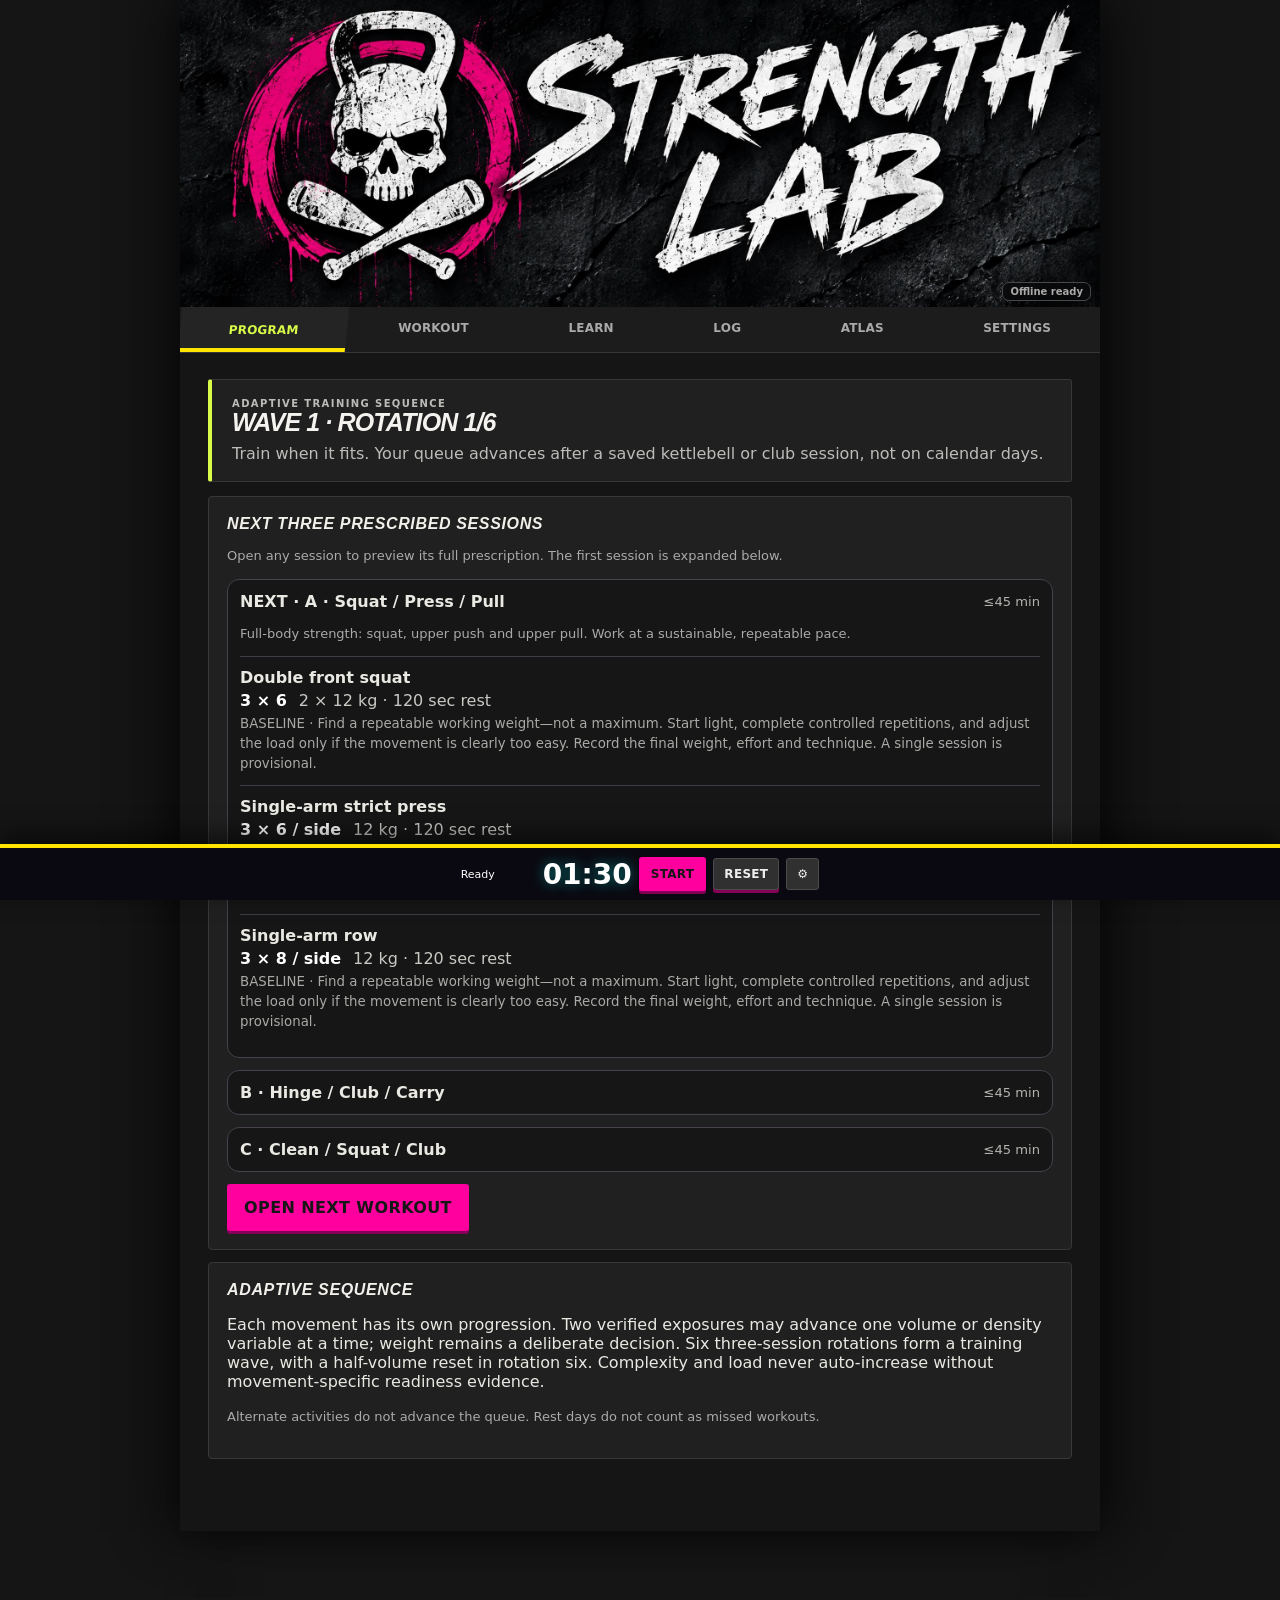
==== index.html @ 4cb58d8a "Add files via upload" ====
<!doctype html>
<html lang="en"><head><meta charset="utf-8"><meta name="viewport" content="width=device-width,initial-scale=1,viewport-fit=cover"><meta name="theme-color" content="#101013"><meta name="description" content="Offline-first kettlebell and club training log"><link rel="manifest" href="manifest.webmanifest?v=32"><link rel="icon" href="icon-192.png"><link rel="apple-touch-icon" href="icon-192.png"><link rel="stylesheet" href="styles.css?v=32"><title>Strength Lab V32</title></head>
<body><div id="app"><header class="top"><div class="brand"><div class="brandmark" aria-hidden="true">SL<span class="brand-slash">/</span></div><div><h1 id="page-heading">Strength<br>Lab</h1><small id="page-tagline">TRAIN FOR THE LONG RUN</small></div></div><span class="offline" id="network">Offline ready</span></header><nav class="tabs" aria-label="Main navigation"><button class="tab" data-view="plan">Program</button><button class="tab selected" data-view="train">Workout</button><button class="tab" data-view="hub">Learn</button><button class="tab" data-view="history">Log</button><button class="tab" data-view="library">Atlas</button><button class="tab" data-view="settings">Settings</button></nav><main id="view" aria-live="polite"></main></div><dialog id="dialog"><form method="dialog" id="dialog-content"></form></dialog><script src="app.js?v=32" defer></script></body></html>
---- styles.css ----
:root{font-family:system-ui,-apple-system,Segoe UI,Roboto,sans-serif;color:#20312a;background:#f5f6f2;font-synthesis:none}*{box-sizing:border-box}body{margin:0;padding-bottom:env(safe-area-inset-bottom)}button,input,textarea,select{font:inherit}button{cursor:pointer}button:disabled{opacity:.45;cursor:not-allowed}#app{max-width:760px;margin:auto}.top{background:#18392e;color:#fff;padding:calc(18px + env(safe-area-inset-top)) 20px 18px;display:flex;justify-content:space-between;align-items:center;gap:10px}.brand{display:flex;align-items:center;gap:12px}.brandmark{background:#bce6c5;color:#18392e;padding:12px;border-radius:14px;font-weight:900}.top h1{font-size:21px;margin:0}.top small{color:#c6d9ce}.offline{font-size:11px;border:1px solid #648a77;border-radius:100px;padding:5px 8px;white-space:nowrap}.tabs{display:flex;position:sticky;top:0;z-index:5;background:#fff;box-shadow:0 1px 8px #15281f11}.tab{flex:1;border:0;background:transparent;padding:15px 8px;font-weight:700;color:#66746a}.tab.selected{color:#196044;border-bottom:3px solid #196044}main{padding:18px 14px 35px}.eyebrow{font-size:12px;font-weight:800;text-transform:uppercase;letter-spacing:.08em;color:#547865;margin:0 0 6px}.hero{background:#e4eee6;border-radius:18px;padding:19px;margin:0 0 14px}.hero h2{font-size:24px;margin:0 0 8px}.muted{color:#68786c;font-size:13px;line-height:1.5}.hero p{margin:0;color:#486151}.card{background:#fff;border:1px solid #e3e9e3;border-radius:17px;padding:17px;margin:12px 0;box-shadow:0 2px 8px #0e261009}.card h2,.card h3{margin:0 0 9px}.card h2{font-size:20px}.card h3{font-size:16px}.row{display:flex;align-items:center;justify-content:space-between;gap:10px}.wrap{flex-wrap:wrap}.segmented{display:flex;gap:6px;margin:14px 0;overflow-x:auto;padding-bottom:4px}.segmented button,.day{border:1px solid #d9e3dc;background:white;border-radius:12px;padding:11px;min-width:62px;font-weight:750;color:#325442}.segmented .selected,.day.selected{background:#1e5a43;color:white;border-color:#1e5a43}.days{display:grid;grid-template-columns:repeat(5,minmax(0,1fr));gap:6px}.day{padding:10px 3px;min-width:0;font-size:12px}.day span{display:block;margin-top:4px;font-size:10px;font-weight:500;opacity:.85}.pill{font-size:11px;font-weight:750;display:inline-block;color:#1e5a43;background:#e5f2e9;border-radius:100px;padding:5px 9px}.button{border:0;border-radius:11px;padding:12px 15px;background:#1d5f43;color:white;font-weight:750}.button.secondary{background:#e8eee9;color:#285540}.button.outline{border:1px solid #b5cbc0;background:#fff;color:#21563d}.button.danger{background:#fff0ed;color:#9b3c2c}.button.block{width:100%}.stack{display:grid;gap:9px}.exercise{border:1px solid #e1e9e2;border-radius:13px;padding:13px;margin:12px 0}.exercise h3{font-size:16px;margin:0}.exercise p{font-size:13px;line-height:1.5;margin:7px 0}.exercise header{display:flex;justify-content:space-between;align-items:baseline;gap:12px}.exercise .target{font-size:12px;color:#507262;font-weight:750}.log-grid{display:grid;grid-template-columns:1.15fr 1fr 1fr;gap:8px;margin-top:13px}.log-grid label,.field label{display:grid;gap:4px;font-size:12px;font-weight:700;color:#55695a}.log-grid input,.field input,.field textarea,.field select{width:100%;min-width:0;border:1px solid #cfdcd1;border-radius:9px;padding:9px;background:#fff;color:#20312a}.field{margin:12px 0}.field textarea{min-height:75px;resize:vertical}.status{font-size:12px;color:#4b7357}.empty{text-align:center;padding:24px;color:#607267}.metric{display:flex;justify-content:space-between;padding:10px 0;border-bottom:1px solid #e6eae5;font-size:14px}.metric:last-child{border:0}.session{border-left:4px solid #6c9d80}.session .meta{color:#667469;font-size:12px}.exercise-summary{padding:6px 0;border-top:1px solid #edf1eb;font-size:13px}.note{background:#f0f4ef;padding:12px;border-radius:11px;font-size:13px;line-height:1.5}.warning{background:#fff7df;padding:12px;border-radius:11px;font-size:13px;color:#6c572c}.flexbuttons{display:flex;gap:8px;flex-wrap:wrap}dialog{max-width:500px;width:calc(100% - 30px);border:0;border-radius:18px;padding:0;box-shadow:0 20px 100px #112d2080}dialog::backdrop{background:#0b271b7a}#dialog-content{padding:24px}#dialog-content h2{margin-top:0}small{line-height:1.4}a{color:#126a49}.timer{font-size:33px;font-weight:800;font-variant-numeric:tabular-nums;text-align:center;padding:12px}@media(min-width:650px){main{padding:24px}.days{gap:10px}.day{font-size:14px;padding:14px}}@media(prefers-reduced-motion:no-preference){button{transition:background .15s,transform .15s}button:active{transform:scale(.98)}}

.simple-log{display:grid;grid-template-columns:2fr 1fr;gap:12px;margin-top:14px;align-items:end}.simple-log label{display:grid;gap:5px;font-size:13px;font-weight:700}.simple-log input,.partial input{width:100%;min-width:0;border:1px solid #cfdcd1;border-radius:9px;padding:11px;font-size:19px}.prescribed{display:grid;gap:2px;background:#edf4ee;border-radius:10px;padding:9px;text-align:center}.prescribed span,.prescribed small{font-size:11px;color:#607267}.prescribed strong{font-size:23px}.result-row{display:flex;align-items:center;justify-content:space-between;gap:12px;margin-top:12px;flex-wrap:wrap}.check-label{display:flex;align-items:center;gap:9px;font-weight:700;font-size:14px}.check-label input{width:21px;height:21px;accent-color:#1d5f43}.partial{font-size:12px;max-width:145px}.partial input{font-size:15px;padding:7px}.capacity{font-size:12px;background:#eef4ee;color:#22533a;border-radius:8px;padding:9px;margin-top:12px}.last-weight{font-size:12px!important;color:#526a59}.use-last{border:0;background:#e5f2e9;color:#175d40;border-radius:8px;padding:5px 9px;font-size:12px;font-weight:700}

/* V4: keep partial results stacked and visible on narrow phones */
.result-row{display:grid;grid-template-columns:1fr 1fr;align-items:start;gap:10px}
.result-row .check-label{grid-column:1/-1}
.result-row .partial{display:grid;gap:5px;max-width:none;min-width:0}
.result-row .partial input{width:100%;font-size:18px;padding:10px}
@media(max-width:360px){.result-row{grid-template-columns:1fr}}

/* V5 */
.rx-grid{display:grid;grid-template-columns:repeat(4,minmax(0,1fr));gap:5px;margin:12px 0}.rx-grid span{background:#edf4ef;border-radius:9px;padding:9px 4px;text-align:center;min-width:0}.rx-grid small{display:block;font-size:10px;color:#63796c}.rx-grid strong{display:block;font-size:12px;overflow-wrap:anywhere}.setup-cue{background:#e9f1e9;border-left:4px solid #225e47;padding:11px;margin:10px 0;font-size:13px;line-height:1.55}.tech-guide{border:1px solid #d6e3d8;border-radius:11px;padding:10px;margin:9px 0}.tech-guide summary{font-weight:700;cursor:pointer}.tech-guide p{line-height:1.5}.tech-image{width:100%;height:auto;border-radius:10px;margin-top:10px}.video-slot iframe{width:100%;aspect-ratio:16/9;border:0;border-radius:10px}.assessment-load{font-size:36px;font-weight:800;color:#1d5f43;margin:14px 0}.weight-setting{display:flex;align-items:center;justify-content:space-between;gap:10px;padding:10px 0;border-bottom:1px solid #e5eee5;font-size:13px}.weight-setting span{white-space:nowrap}.weight-setting input{width:72px;padding:8px;border:1px solid #b8cebe;border-radius:8px}.segmented button{flex-shrink:0}

/* V6 fixed timer and technique */
body.has-clock{padding-bottom:calc(95px + env(safe-area-inset-bottom))} .clock-dock{position:fixed;z-index:20;bottom:0;left:0;right:0;background:#18392e;color:white;padding:9px max(10px,env(safe-area-inset-left)) calc(9px + env(safe-area-inset-bottom));box-shadow:0 -5px 24px #0004}.clock-main{display:flex;gap:7px;align-items:center;justify-content:center;flex-wrap:wrap}.clock-main #clock-label{font-size:11px;min-width:75px;max-width:110px}.clock-main #timer-display{font-size:28px;font-weight:900;font-variant-numeric:tabular-nums}.clock-main .button{padding:8px 10px;font-size:12px}.clock-warning{background:#713e24}#clock-settings{max-width:760px;margin:8px auto 0;max-height:40vh;overflow:auto;display:grid;grid-template-columns:repeat(2,minmax(0,1fr));gap:9px;background:#f5f6f2;color:#18392e;padding:12px;border-radius:12px}#clock-settings[hidden]{display:none}#clock-settings label{font-size:12px;font-weight:700}#clock-settings input:not([type=checkbox]),#clock-settings select{width:100%;padding:7px;border:1px solid #b8cebe;border-radius:8px}#clock-settings p{grid-column:1/-1;margin:0}.assessment-inputs{display:grid;grid-template-columns:1fr 1fr;gap:10px;margin:12px 0}.assessment-inputs label{font-size:12px;font-weight:700}.assessment-inputs input,.assessment-inputs select,.field select{display:block;width:100%;padding:9px;border:1px solid #b8cebe;border-radius:8px}.setup-cue,.movement-cue{background:#edf4ee;border-radius:10px;padding:10px 12px;margin:8px 0;font-size:13px;line-height:1.5}.movement-cue{background:#f6f7f2}.tech-image{max-width:100%;overflow:hidden}.tech-image svg{width:100%;height:auto;display:block}#clock-work-wrap[hidden],#clock-minute-wrap[hidden],#clock-rounds-wrap[hidden]{display:none}@media(max-width:390px){.clock-main #clock-label{min-width:45px;font-size:10px}.clock-main #timer-display{font-size:23px}.clock-main .button{padding:7px 8px}}

/* V7: one clean editable prescription strip */
.editable-rx{display:grid;grid-template-columns:repeat(4,minmax(0,1fr));gap:6px;margin:12px 0 5px}.editable-rx label{display:flex;flex-direction:column;gap:3px;background:#e6f2e8;border:1px solid #c9e2d0;border-radius:11px;padding:8px 5px;font-size:12px;font-weight:750;min-width:0}.editable-rx label small{font-size:9px;color:#607d68;min-height:12px}.editable-rx input,.editable-rx select{width:100%;min-width:0;background:#fff;border:1px solid #b8d2c0;border-radius:7px;padding:8px 3px;font-size:17px;font-weight:750;color:#1d5f43;text-align:center}.steps{padding-left:22px;font-size:13px;line-height:1.6}.steps li{margin:8px 0}.capacity{margin-top:6px;margin-bottom:10px;font-size:14px;font-weight:750}@media(max-width:390px){.editable-rx{gap:4px}.editable-rx label{padding:6px 3px}.editable-rx input,.editable-rx select{font-size:15px}}

.editable-rx .no-weight{background:#f5f7f5;border:1px solid #d6ded7;border-radius:7px;text-align:center;padding:8px 3px;font-size:17px;color:#607d68;font-weight:750}

/* V9 preparation and activity substitution */
.routine{background:#f4f7f1;border:1px solid #dce8dc;border-radius:13px;padding:13px;margin:16px 0}.routine h3{margin:0 0 5px}.routine ol{margin:10px 0 0;padding-left:22px}.routine li{margin:0 0 11px;font-size:13px;line-height:1.5}.routine li span{display:inline-block;margin-left:5px;color:#236345;font-weight:750}.routine li div{color:#52695a}.replace-workout{margin:8px 0}.activity-card{background:#f8faf6}.activity-fields{display:grid;grid-template-columns:1fr 1fr;gap:10px}.activity-fields label{font-size:12px;font-weight:750}.activity-fields input,.activity-fields select{width:100%;padding:10px;border:1px solid #b8cebe;border-radius:9px}.activity-card .button{margin:5px 6px 5px 0}

/* V10: original neon grunge-inspired look, compact phone navigation */
:root{color:#f6f6f7;background:#101013}
body{background:#101013;color:#f6f6f7}
.top{background:linear-gradient(100deg,#ff0a91 0%,#fcbe00 22%,#16dd9e 48%,#05cad3 70%,#19131c 100%);color:#fff;border-bottom:6px solid #080809}
.brandmark{padding:0;background:#080809;border-radius:13px;overflow:hidden;width:60px;height:60px;flex-shrink:0}
.brandmark img{display:block;width:100%;height:100%;object-fit:cover}
.top h1{font-weight:1000;font-style:italic;text-transform:uppercase;text-shadow:2px 3px #080809;font-size:23px}
.top small{color:#fff;text-shadow:1px 1px #080809;font-weight:700}
.offline{background:#111c;border-color:#fff8;color:white}
.tabs{background:#101013;border-bottom:1px solid #333;gap:0}
.tab{color:#c8c8cb;font-size:12px;padding:14px 4px;min-width:0}
.tab.selected{color:#ffe600;border-bottom:3px solid #ffe600;background:#29251b}
.hero{background:linear-gradient(130deg,#22232a,#111114);border:1px solid #393944;border-top:4px solid #ff0098;color:#fff}
.hero p,.hero .eyebrow{color:#ddd}
.hero h2{color:#fff;font-weight:900}
.card,.exercise{background:#191a1f;color:#f3f3f5;border-color:#34353e;box-shadow:none}
.card h2,.card h3,.exercise h3,.routine h3{color:#fff}
.muted,.exercise p,.weight-setting,.exercise .target{color:#c5c6ce}
.segmented button,.day{background:#22232a;color:#fff;border-color:#444550}
.segmented .selected,.day.selected{background:#ffe500;color:#111;border-color:#ffe500}
.button{background:#ff0098;color:white}
.button.secondary{background:#22252e;color:#fff;border:1px solid #12d8d3}
.button.outline{background:#17171c;color:#fff;border-color:#888}
.eyebrow{color:#04d7d0}
.routine,.note{background:#22232a;border-color:#393944;color:#f4f4f6}
.routine li div,.routine li span,.capacity,.status{color:#c9ffec}
.setup-cue{background:#202a2a;color:#fff;border-left-color:#00dbd2}
.movement-cue{background:#29252b;color:#fff}
.tech-guide{border-color:#444550;color:#fff}
.capacity{background:#173e38}
.editable-rx label{background:#17382e;border-color:#26745d;color:#fff}
.editable-rx label small{color:#c4f3db}
.editable-rx input,.editable-rx select,.field input,.field select,.field textarea,.weight-setting input,.assessment-inputs input,.assessment-inputs select{background:#101114;color:#fff;border-color:#555}
.clock-dock{background:#09090d;border-top:3px solid #ff0098}
#clock-settings{background:#22232a;color:#fff}
#clock-settings input:not([type=checkbox]),#clock-settings select{background:#111;color:#fff}
.assessment-load{color:#ffe600}
.pill{background:#16443e;color:#6cf9eb}
.hub-tabs{display:grid;grid-template-columns:1fr 1fr;gap:8px;margin:12px 0}
.hub-tabs button,.filter-button{background:#24252c;color:#fff;border:1px solid #555;border-radius:10px;padding:11px 8px;font-weight:800}
.hub-tabs .selected,.filter-button.selected{background:#ffe500;color:#101013;border-color:#ffe500}
.filter-row{display:flex;gap:5px;overflow-x:auto;margin:12px 0;padding-bottom:5px}
.filter-button{font-size:11px;padding:8px;white-space:nowrap}
.letter{background:#2b2d32;padding:6px 10px;margin:14px 0 0!important;border-left:4px solid #ff0098}
.movement-entry{border-bottom:1px solid #42434a;padding:11px 2px}
.movement-entry>summary{display:flex;justify-content:space-between;gap:8px;cursor:pointer;font-weight:700}
.movement-entry>summary small{color:#11d8d3;font-weight:700;white-space:nowrap}
.movement-entry .tech-guide{margin:8px 0}
@media(max-width:380px){.top{padding-left:10px;padding-right:10px}.brandmark{width:48px;height:48px}.top h1{font-size:19px}.offline{font-size:9px}.tab{font-size:11px}}

/* V11 — neon punk identity, original kettlebell skull / crossed clubs */
:root{--ink:#0a0910;--panel:#181720;--magenta:#ff009e;--aqua:#00e5dc;--yellow:#ffe600}
body{background:radial-gradient(ellipse 90% 340px at 50% -80px,#3b1638 0%,#0d0c14 75%);color:#f7f6fb}
.top{position:relative;isolation:isolate;overflow:hidden;background:#100d18;padding-top:calc(18px + env(safe-area-inset-top));padding-bottom:20px;border-bottom:5px solid var(--yellow)}
.top:before{content:"";position:absolute;inset:0;z-index:-1;background:
 radial-gradient(circle at 8% 12%,#ff009e 0 5px,transparent 6px),
 radial-gradient(circle at 18% 83%,#ffe500 0 7px,transparent 8px),
 radial-gradient(circle at 75% 8%,#00e5dc 0 4px,transparent 5px),
 linear-gradient(111deg,#fd009a 0 12%,#fd009a00 29%),
 linear-gradient(157deg,transparent 28%,#ffe500 29% 32%,transparent 34%),
 linear-gradient(155deg,transparent 56%,#00e5dc 57% 64%,transparent 68%);opacity:.95}
.top:after{content:"";position:absolute;bottom:0;left:0;width:100%;height:14px;background:repeating-linear-gradient(90deg,#ff009e 0 24px,#0a0910 24px 35px,#00e5dc 35px 59px,#ffe500 59px 67px);clip-path:polygon(0 0,100% 0,100% 38%,97% 100%,94% 42%,89% 76%,80% 25%,74% 100%,68% 30%,60% 86%,53% 32%,47% 95%,40% 38%,31% 86%,23% 24%,16% 100%,9% 40%,3% 90%,0 30%)}
.brand{gap:12px;min-width:0}
.brandmark{width:78px;height:78px;border:2px solid #ffe600;border-radius:18px;box-shadow:0 0 0 3px #0b0911,0 0 23px #ff009e88;transform:rotate(-5deg)}
.brandmark img{width:100%;height:100%;object-fit:contain}
.top h1{font-family:Impact,'Arial Black',system-ui,sans-serif;font-size:clamp(24px,6vw,39px);letter-spacing:.045em;font-style:italic;line-height:.95;color:#fff;text-shadow:3px 3px #0a0910,-2px -2px #0a0910,5px 6px #ff009e;transform:skew(-4deg)}
.top small{display:block;margin-top:8px;color:#fff;letter-spacing:.06em;text-transform:uppercase;font-size:10px}
.offline{background:#090a10dd;border:1px solid #ffe500;color:#ffe500;font-weight:750}
.tabs{background:#101019;border-bottom:1px solid #3d3a49}
.tab.selected{color:#ffe600;background:#22192b;border-bottom:4px solid #ff009e}
main{background:transparent}
.hero{position:relative;overflow:hidden;background:linear-gradient(120deg,#27192e,#15131d 68%);border:1px solid #423349;border-top:5px solid #00e5dc;box-shadow:inset -8px 0 #ff009e11}
.hero:after{content:"";position:absolute;right:-18px;top:-36px;width:130px;height:130px;border:14px solid #ff009e16;border-radius:50%;transform:rotate(20deg)}
.hero h2{font-family:Impact,'Arial Black',system-ui,sans-serif;letter-spacing:.02em;font-size:clamp(25px,6vw,36px);font-weight:900}
.card{background:linear-gradient(145deg,#1d1b27,#17161e);border:1px solid #393441}
.card>h2,.card>h3{letter-spacing:.015em}
.exercise{background:#13151c;border:1px solid #373845;border-left:3px solid #00e5dc}
.exercise:nth-of-type(3n){border-left-color:#ff009e}
.exercise:nth-of-type(3n + 1){border-left-color:#ffe600}
.button{background:#ff009e;color:white;border:1px solid #ff50bc;box-shadow:0 3px 0 #870058}
.button.secondary{background:#18262b;color:#bafff9;border:1px solid #00e5dc;box-shadow:none}
.segmented .selected,.day.selected,.hub-tabs .selected{background:#ffe600;color:#0c0b13;border-color:#ffe600}
.editable-rx label{background:#133c36;border:1px solid #1d7b6f}
.clock-dock{background:#0a0911;border-top:3px solid #ffe600;box-shadow:0 -8px 26px #0009}
#timer-display{color:#fff;text-shadow:0 0 13px #00e5dc77}
.movement-entry>summary small{color:#00e5dc}
.letter{border-left-color:#ffe600}
@media(max-width:400px){.top{padding-left:12px;padding-right:12px}.brandmark{width:58px;height:58px}.top h1{font-size:clamp(20px,5.5vw,26px)}.offline{font-size:9px;padding:4px 6px}.top small{font-size:9px}}
@media(prefers-reduced-motion:reduce){.brandmark,.top h1{transform:none}}

/* V12: high-impact spray-paint and stencil aesthetic; no changes to workout controls */
:root{--neon-pink:#ff009e;--neon-cyan:#00efe4;--neon-yellow:#ffea00}
.top{min-height:160px;padding:26px 16px 29px!important;background:#09080f!important;border-bottom:0!important;box-shadow:0 5px 0 #f5009e}
.top:before{opacity:1!important;background:
radial-gradient(ellipse at 11% 18%,#ff009e 0 13%,transparent 14%),
radial-gradient(ellipse at 92% 0%,#ff009e 0 7%,transparent 8%),
radial-gradient(ellipse at 77% 5%,#00e8e0 0 12%,transparent 13%),
radial-gradient(ellipse at 35% 0%,#ffe500 0 10%,transparent 11%),
repeating-linear-gradient(104deg,transparent 0 12px,#0000 12px 20px,#ff009e2b 21px 25px,transparent 26px 46px),
linear-gradient(92deg,#f700a6 0%,#ff7800 14%,#f7e600 29%,#00e5a8 48%,#00d1f4 65%,#8705b6 81%,#f700a6 100%)!important;
clip-path:polygon(0 0,100% 0,100% 86%,98% 86%,97% 99%,95% 86%,92% 86%,90% 100%,88% 86%,82% 86%,81% 96%,78% 86%,74% 86%,73% 100%,70% 86%,63% 86%,62% 98%,60% 86%,54% 86%,53% 99%,50% 86%,43% 86%,42% 100%,39% 86%,31% 86%,30% 99%,27% 86%,19% 86%,18% 98%,15% 86%,9% 86%,8% 100%,5% 86%,0 86%)}
.top:after{background:#08080d!important;clip-path:polygon(0 0,100% 0,100% 16%,95% 12%,90% 70%,86% 15%,80% 20%,76% 100%,72% 12%,64% 30%,60% 95%,56% 15%,47% 20%,44% 85%,40% 12%,34% 20%,31% 95%,26% 15%,20% 20%,17% 85%,12% 10%,6% 20%,3% 90%,0 20%)}
.brandmark{width:118px!important;height:118px!important;flex-shrink:0;background:#09090d;border:3px solid #0a0911!important;border-radius:10px!important;box-shadow:5px 6px 0 #000,9px 10px 0 #ff009e!important;transform:rotate(-5deg)}
.brandmark img{width:100%;height:100%;object-fit:cover}
.top h1{font-family:Impact,'Arial Black',sans-serif!important;font-size:clamp(32px,8vw,58px)!important;font-style:italic;font-weight:1000;line-height:.91!important;letter-spacing:-.025em!important;text-transform:uppercase;transform:rotate(-3deg) skew(-5deg);text-shadow:3px 3px 0 #08080e,5px 5px 0 #ff009e,-2px -2px 0 #08080e!important}
.top small{background:#09090ecc;display:inline-block;padding:5px 7px;font-weight:900;font-style:italic;transform:rotate(-2deg);font-size:10px!important;line-height:1.2}
.offline{align-self:flex-start;background:#09090d!important;color:#ffe500!important;white-space:nowrap}
.tabs{border-bottom:3px solid #fff;background:#0b0b11!important;gap:2px}
.tab{font-family:Impact,'Arial Narrow',system-ui,sans-serif;text-transform:uppercase;letter-spacing:.045em;font-size:clamp(11px,3vw,16px);font-style:italic;font-weight:900}
.tab.selected{background:#ffea00!important;color:#0a0911!important;border-bottom:0!important;transform:skew(-6deg);box-shadow:3px 3px 0 #ff009e}
.hero{border:2px solid #3b3944;border-left:9px solid #00e7e1!important;border-top:0!important;background:linear-gradient(120deg,#1c1d24,#101016)!important}
.hero h2{font-style:italic;text-transform:uppercase;letter-spacing:-.015em}
.eyebrow{color:#ffea00!important;font-weight:900;letter-spacing:.15em}
.card{border-radius:8px;border-color:#34323d}
.card h2,.card h3{font-family:Impact,'Arial Black',sans-serif;letter-spacing:.04em;text-transform:uppercase;font-style:italic}
.segmented button,.hub-tabs button,.filter-row button{font-weight:900;text-transform:uppercase}
.segmented .selected,.hub-tabs .selected,.filter-row .selected{background:#ffea00!important;color:#09090d!important;box-shadow:3px 3px 0 #ff009e}
.day{border-left:5px solid #00e9e1}
.day:nth-child(2){border-left-color:#ffe500}
.day:nth-child(3){border-left-color:#ff009e}
.day:nth-child(4){border-left-color:#fff}
.day:nth-child(5){border-left-color:#00e9e1}
.day.selected{background:#ffe500!important;color:#0b0a10!important}
.button{background:#ff009e!important;border-color:#ff009e!important;color:#fff!important;font-weight:900;text-transform:uppercase;letter-spacing:.025em}
.button.secondary,.button.outline{background:#16161e!important;color:#00efe4!important;border-color:#00efe4!important}
.exercise{border-radius:6px}
.exercise h3{font-weight:900}
.letter{background:linear-gradient(90deg,#ff009e,#11131b 15%)!important;color:#fff}
.clock-dock{border-top:4px solid #ffea00!important}
@media(max-width:470px){.top{min-height:126px;padding:18px 10px 23px!important}.brand{gap:7px!important}.brandmark{width:77px!important;height:77px!important}.top h1{font-size:clamp(23px,7vw,35px)!important}.offline{font-size:8px!important;padding:4px!important}.top small{font-size:8px!important}.tab{padding-left:5px!important;padding-right:5px!important}}

/* V13 — concept-art fidelity: full bleed rainbow spray paint, dynamic brush title,
   outline cue panels, and artwork-only skull icon */
html{background:#08080e}
body{background:#090910 url("./spray.svg") center top/800px 1700px repeat-y!important;color:#f7f7f8;min-height:100vh}
#app{background:linear-gradient(90deg,#0b0a10ec,#0b0a10f6 10%,#0b0a10f8 90%,#0b0a10ed);min-height:100vh;box-shadow:-15px 0 45px #0008,15px 0 45px #0008}
.top{background:linear-gradient(180deg,#0a090e15,#09090ef5 97%)!important;min-height:150px}
.top:before{background:linear-gradient(90deg,#ff009e 0%,#ff8800 13%,#ffe500 27%,#00d99b 45%,#00d9eb 62%,#7d00dc 80%,#ff009e 100%)!important;clip-path:polygon(0 0,100% 0,100% 62%,97% 62%,97% 88%,94% 62%,90% 62%,90% 100%,86% 62%,83% 62%,83% 81%,78% 62%,74% 62%,74% 92%,70% 62%,66% 62%,66% 100%,61% 62%,57% 62%,57% 80%,52% 62%,48% 62%,48% 100%,44% 62%,39% 62%,39% 85%,34% 62%,30% 62%,30% 100%,26% 62%,21% 62%,21% 85%,16% 62%,12% 62%,12% 98%,7% 62%,3% 62%,3% 88%,0 62%)!important;opacity:1!important}
.top:after{display:none}
.brandmark{width:112px!important;height:112px!important;border:0!important;border-radius:0!important;box-shadow:none!important;background:transparent!important;transform:none!important;overflow:hidden}
.brandmark img{object-fit:contain;display:block}
.top h1{font-family:Impact,'Arial Black','Franklin Gothic Heavy',sans-serif!important;font-size:clamp(35px,8.5vw,56px)!important;line-height:.88!important;letter-spacing:-.045em!important;font-style:italic;transform:rotate(-5deg) skew(-8deg)!important;text-transform:uppercase;text-shadow:2px 2px 0 #0a0910,4px 4px 0 #0a0910,-1px -1px 0 #0a0910!important;margin:0 0 10px}
.pink-stroke{display:block;height:9px;width:min(195px,95%);background:#ff009e;transform:rotate(-4deg) skew(-24deg);clip-path:polygon(0 35%,96% 0,100% 56%,81% 78%,10% 100%,0 65%);box-shadow:0 3px 0 #ff009e}
#page-tagline{font-family:Impact,'Arial Narrow',sans-serif;font-size:12px!important;font-style:italic;text-transform:uppercase;letter-spacing:.07em;color:white;background:#090910a8;display:inline-block;padding:5px}
.tabs{border-bottom:1px solid #54505a!important}
.tab.selected{background:#ffea00!important;color:#0b0b10!important;box-shadow:inset 0 -4px #ff009e,3px 0 0 #0b0b10!important}
main{background:transparent!important;padding-bottom:90px}
.hero{border:1px solid #34343d!important;border-left:7px solid #00e5dc!important;background:linear-gradient(135deg,#1b1c23,#101017)!important}
.hero h2,.card h2,.card h3{font-family:Impact,'Arial Black',sans-serif!important;font-weight:900!important;font-style:italic;text-transform:uppercase}
.card{background:linear-gradient(145deg,#181921,#101116)!important;border:1px solid #42424d!important;border-radius:10px!important}
.card:has(.setup-cue),.card:has(.movement-cue),.tech-guide,.setup-cue,.movement-cue,.note{border:1px solid #00e5dc!important;border-radius:10px!important}
.setup-cue,.movement-cue{padding:12px!important;margin-top:8px}
.setup-cue{border-color:#ff009e!important}
.movement-cue{border-color:#00e5dc!important}
.exercise{background:#111219!important;border:1px solid #3c3c46!important;border-left:5px solid #00e5dc!important;border-radius:9px!important}
.exercise:nth-child(3n){border-left-color:#ff009e!important}
.exercise:nth-child(3n + 1){border-left-color:#ffe500!important}
.routine{border:1px solid #ff009e!important;border-radius:10px!important}
.hub-tabs button.selected{background:#ffea00!important;color:#0b0b10!important}
.metric{border:1px solid #00e5dc!important}
.clock-dock{border-top:4px solid #ffe500!important}
@media(max-width:470px){
.top{min-height:126px!important;padding:18px 10px 19px!important}
.brandmark{width:90px!important;height:90px!important}
.top h1{font-size:clamp(29px,7.6vw,42px)!important}
.pink-stroke{height:7px;width:140px}
#page-tagline{font-size:9px!important}
}

/* V14 — approved graffiti art integrated into the actual app */
body{background:#09090f url("./spray-background.webp") center top/ min(100vw,906px) auto repeat-y!important}
#app{background:linear-gradient(90deg,#08090ed9 0%,#08090ef2 7%,#08090ef8 93%,#08090ed9 100%)!important}
.top{background:transparent!important;min-height:150px!important;isolation:isolate}
.top:before{background:linear-gradient(90deg,#ff009e 0%,#ffba00 15%,#ffe500 30%,#00e6b0 49%,#00e6e7 65%,#9d00d9 82%,#ff009e 100%)!important;opacity:.85!important}
.brandmark{width:110px!important;height:110px!important;overflow:hidden!important;border:0!important;box-shadow:0 0 0 transparent!important;background:#08080e!important;transform:none!important}
.brandmark img{width:100%;height:100%;object-fit:cover!important;object-position:center}
#page-heading{font-family:Impact,'Arial Black',sans-serif!important;font-style:italic;font-weight:1000!important;color:#fff!important;letter-spacing:-.055em!important;text-shadow:3px 3px 0 #08080d,5px 5px 0 #ff009e!important}
.pink-stroke{background:#ff009e!important;height:10px!important;width:100%!important;max-width:225px}
body[data-page="train"] .top{min-height:215px!important}
body[data-page="train"] #page-heading{font-size:0!important;display:block;width:min(54vw,310px);height:90px;background:url("./strength-wordmark.webp") center/contain no-repeat;transform:rotate(-3deg)!important;margin-bottom:0!important;text-shadow:none!important}
body[data-page="train"] #page-tagline{font-size:10px!important}
main{position:relative;background:transparent!important}
main:before{content:"";pointer-events:none;position:absolute;inset:0;z-index:-1;background:
radial-gradient(circle at 2% 12%,#ff009e9c 0 3px,transparent 4px),
radial-gradient(circle at 96% 20%,#00e7e0aa 0 5px,transparent 6px),
radial-gradient(circle at 4% 65%,#ffe50088 0 3px,transparent 4px),
radial-gradient(circle at 97% 78%,#ff009eaa 0 4px,transparent 5px);
background-size:220px 440px}
.exercise{border:2px solid #00e7e0!important;border-left:2px solid #00e7e0!important;border-radius:13px!important;box-shadow:0 0 0 1px #00e7e033,0 0 12px #00e7e01c!important;background:#090b10eF!important}
.exercise:nth-of-type(3n),.exercise:nth-child(3n){border:2px solid #ff009e!important;box-shadow:0 0 0 1px #ff009e33,0 0 12px #ff009e1c!important}
.exercise:nth-of-type(3n + 1),.exercise:nth-child(3n + 1){border:2px solid #ffe500!important;box-shadow:0 0 0 1px #ffe50033,0 0 12px #ffe5001c!important}
.exercise h3{font-family:Impact,'Arial Black',sans-serif;font-style:italic;font-size:20px!important;letter-spacing:.02em}
.card{border:2px solid #343b42!important;background:#0b0d13ef!important}
.hero{border:2px solid #00e7e0!important;border-left:2px solid #00e7e0!important;box-shadow:0 0 12px #00e7e026!important}
.setup-cue,.movement-cue,.tech-guide,.note{border:2px solid #00e7e0!important;background:#0e1518!important}
.setup-cue{border-color:#ff009e!important}
.routine{border:2px solid #ffe500!important;background:#101014ed}
.tab.selected{background:#ff009e!important;color:#fff!important;box-shadow:inset 0 -4px #ffe500!important}
.button:not(.secondary):not(.outline){background:#ff009e!important;border:2px solid #ff009e!important}
@media(max-width:470px){
.brandmark{width:88px!important;height:88px!important}
body[data-page="train"] .top{min-height:165px!important}
body[data-page="train"] #page-heading{width:53vw;height:68px}
.top{min-height:130px!important}
}

/* V15 — three approved standalone artworks only. All application logic unchanged. */
html,body{background:#08090d url('./background-graffiti.png') center top / 100% auto repeat-y!important}
#app{background:linear-gradient(90deg,#08090ddd,#08090df0 7%,#08090df0 93%,#08090ddd)!important}
.brandmark img{content:url('./logo-skull-clubs.png')!important}
/* Full uncropped banner on Train: its own full artwork, not clipped fragments. */
body[data-page="train"] .top{width:100%!important;box-sizing:border-box!important;aspect-ratio: 3.2 / 1!important;min-height:0!important;height:auto!important;padding:0!important;position:relative!important;background:#08090d url('./header-strength-lab.png') center center / 100% 100% no-repeat!important;border:0!important;box-shadow:none!important;overflow:visible!important}
body[data-page="train"] .top:before,body[data-page="train"] .top:after{display:none!important}
body[data-page="train"] .top .brand{display:none!important}
body[data-page="train"] .top .offline{position:absolute!important;right:8px;bottom:4px;z-index:2;font-size:9px!important;background:#08090dbb!important;padding:2px 5px!important}
/* Other tabs retain their dynamic headings and use the new standalone logo. */
body:not([data-page="train"]) .top{background:#08090dc9!important}
body:not([data-page="train"]) .brandmark{background:#08090d!important}

/* V16 — four approved, full-bleed concept-art headers and brighter graffiti background */
html,body{background:#08090d url('./background-graffiti.png') center top/100% auto repeat-y!important}
#app{background:linear-gradient(90deg,#08090d65,#08090d78 8%,#08090d78 92%,#08090d65)!important}
body[data-page] .top{
  box-sizing:border-box!important;width:100%!important;
  aspect-ratio:761/504!important;min-height:0!important;height:auto!important;
  padding:0!important;margin:0!important;
  background-color:#08090d!important;
  background-position:center center!important;background-size:100% 100%!important;
  background-repeat:no-repeat!important;
  border:0!important;box-shadow:none!important;overflow:hidden!important;
}
body[data-page] .top:before,body[data-page] .top:after{display:none!important}
body[data-page] .top .brand{display:none!important}
body[data-page] .top .offline{
 position:absolute!important;right:8px!important;bottom:5px!important;
 z-index:2!important;background:#08090dc9!important;font-size:9px!important;
 padding:2px 5px!important;
}
body[data-page="train"] .top{background-image:url('./header-train-v16.webp')!important}
body[data-page="hub"] .top{background-image:url('./header-hub-v16.webp')!important}
body[data-page="history"] .top{background-image:url('./header-history-v16.webp')!important}
body[data-page="settings"] .top{background-image:url('./header-settings-v16.webp')!important}
@media(max-width:470px){
 body[data-page] .top{aspect-ratio:761/504!important;min-height:0!important;height:auto!important}
}

/* V17 visual identity: restrained approved graffiti */
html,body{background:#101114 url('./art-background.webp') center top/cover fixed!important}
#app{background:rgba(7,8,11,.38)!important}
body[data-page] .top{aspect-ratio:816/254!important;min-height:0!important;height:auto!important;background-size:100% 100%!important}
body[data-page="plan"] .top{background-image:url('./art-plan.webp')!important}
body[data-page="train"] .top{background-image:url('./art-train.webp')!important}
body[data-page="history"] .top{background-image:url('./art-history.webp')!important}
body[data-page="settings"] .top{background-image:url('./art-settings.webp')!important}
.plan-row{display:flex;gap:10px;align-items:center;justify-content:space-between;padding:13px 0;border-bottom:1px solid #ffffff24}
.plan-row strong{flex:1}.plan-row span{font-size:12px;color:#c9c6cf;text-align:right}
.report-entry{padding:12px 0;border-top:1px solid #ffffff29}.report-entry summary{cursor:pointer;font-weight:750}.report-entry summary span{float:right;color:#ff3a91;font-size:11px}
.sequence-label{display:inline-flex;padding:8px 12px;border:1px solid #ffffff35;border-radius:8px;color:white}.sequence-label.selected{border-color:#ff3a91}

/* V18 adaptive training and journal */
.rx-rationale{font-size:13px;color:#e8d9e4;background:#17131bdb;border-left:3px solid #ee358c;padding:10px;border-radius:4px}
.training-detail,.log-session{background:#111217e8;border:1px solid #ffffff30;border-radius:9px;margin:12px 0;padding:12px}
.training-detail summary,.log-session summary{cursor:pointer;font-weight:700;list-style-position:inside}
.training-detail label{display:block;font-size:13px;margin-top:12px}.training-detail input,.training-detail select,.training-detail textarea{display:block;width:100%;box-sizing:border-box;margin-top:5px}
.log-session summary{display:flex;justify-content:space-between;gap:8px}.log-session summary span{font-size:12px;color:#bfb7c4}.log-inner{padding-top:12px}.log-inner .exercise-summary{padding:10px 0;border-top:1px solid #ffffff22}

/* V18 adaptive training and journal */
.rx-rationale{font-size:13px;color:#e8d9e4;background:#17131bdb;border-left:3px solid #ee358c;padding:10px;border-radius:4px}
.training-detail,.log-session{background:#111217e8;border:1px solid #ffffff30;border-radius:9px;margin:12px 0;padding:12px}
.training-detail summary,.log-session summary{cursor:pointer;font-weight:700;list-style-position:inside}
.training-detail label{display:block;font-size:13px;margin-top:12px}.training-detail input,.training-detail select,.training-detail textarea{display:block;width:100%;box-sizing:border-box;margin-top:5px}
.log-session summary{display:flex;justify-content:space-between;gap:8px}.log-session summary span{font-size:12px;color:#bfb7c4}.log-inner{padding-top:12px}.log-inner .exercise-summary{padding:10px 0;border-top:1px solid #ffffff22}

/* V23: approved individual artwork; no other page redesign */
html,body{background-color:#0d0e11!important;background-image:url('./background-v23.webp')!important;background-repeat:no-repeat!important;background-position:right bottom!important;background-size:100% auto!important;background-attachment:scroll!important}
body[data-page] .top{aspect-ratio:3/1!important;min-height:0!important;height:auto!important;background-size:100% 100%!important;background-position:center!important}
body[data-page="plan"] .top{background-image:url('./header-strengthlab-v23.webp')!important}
body[data-page="train"] .top,body[data-page="hub"] .top{background-image:url('./header-traininghub-v23.webp')!important}
body[data-page="history"] .top{background-image:url('./header-traininglog-v23.webp')!important}
body[data-page="settings"] .top{background-image:url('./header-settings-v23.webp')!important}
/* Training Log: padded, rounded, responsive session cards */
body[data-page="history"] .training-log-card{border-radius:20px!important;padding:clamp(16px,4vw,26px)!important;overflow:hidden}
body[data-page="history"] .log-title-row{display:flex;align-items:flex-start;justify-content:space-between;gap:14px;flex-wrap:wrap;margin-bottom:19px}
body[data-page="history"] .log-title-row h2{margin:4px 0 6px}
body[data-page="history"] .log-title-row p.muted{margin:0;max-width:50ch}
body[data-page="history"] .log-count{border-radius:999px;background:#30232c;border:1px solid #8e426b;color:#ffd9eb;padding:7px 12px;font-size:12px;font-weight:750;white-space:nowrap}
body[data-page="history"] .log-list{display:grid;gap:12px;min-width:0}
body[data-page="history"] .log-session{min-width:0;margin:0!important;padding:0!important;border:1px solid #56505a!important;border-radius:16px!important;background:linear-gradient(145deg,#242127,#14151a)!important;overflow:hidden;box-shadow:0 4px 16px #0003}
body[data-page="history"] .log-session[open]{border-color:#d34b8b!important}
body[data-page="history"] .log-session>summary{display:flex!important;align-items:center!important;justify-content:space-between!important;gap:14px!important;padding:17px 18px!important;list-style:none!important;cursor:pointer;min-width:0}
body[data-page="history"] .log-session>summary::-webkit-details-marker{display:none}
body[data-page="history"] .log-session-main{display:grid;gap:5px;min-width:0;flex:1}
body[data-page="history"] .log-date{font-size:12px!important;color:#ff83bb!important;letter-spacing:.025em;font-weight:800}
body[data-page="history"] .log-session-title{font-size:16px;line-height:1.35;color:#fff;overflow-wrap:anywhere}
body[data-page="history"] .log-session-meta{font-size:12px!important;color:#c9c2cb!important;line-height:1.5}
body[data-page="history"] .log-expand{display:grid;place-items:center;flex:0 0 30px;height:30px;border:1px solid #665663;border-radius:50%;font-size:21px;color:#ff8ec3;transition:transform .15s}
body[data-page="history"] .log-session[open] .log-expand{transform:rotate(180deg)}
body[data-page="history"] .log-inner{padding:0 18px 19px!important;border-top:1px solid #ffffff24}
body[data-page="history"] .log-inner .exercise-summary{padding:14px 0!important;line-height:1.55;overflow-wrap:anywhere}
body[data-page="history"] .log-inner .exercise-summary p{margin:5px 0}
body[data-page="history"] .log-inner .button{margin-top:12px}
body[data-page="history"] .log-empty{padding:20px;border:1px dashed #655263;border-radius:14px;color:#d6c9d2;line-height:1.5}
@media(max-width:470px){body[data-page="history"] .training-log-card{padding:15px!important}body[data-page="history"] .log-session>summary{padding:15px!important}body[data-page="history"] .log-inner{padding:0 15px 17px!important}}

/* V24 authoritative image placement. Keep this LAST to override legacy themes. */
html{background:#0d0e11!important}
body{background:#0d0e11 url('./background-v23.webp') right bottom / 100% auto no-repeat!important;min-height:100vh!important}
#app{background:rgba(8,8,11,.20)!important;min-height:100vh!important}
body[data-page] header.top{display:block!important;position:relative!important;box-sizing:border-box!important;width:100%!important;aspect-ratio:3/1!important;height:auto!important;min-height:0!important;padding:0!important;margin:0!important;background-color:#08090d!important;background-repeat:no-repeat!important;background-size:100% 100%!important;background-position:center!important;overflow:hidden!important;border:0!important}
body[data-page] header.top::before,body[data-page] header.top::after,body[data-page] header.top .brand{display:none!important}
body[data-page="plan"] header.top{background-image:url('./header-strengthlab-v23.webp')!important}
body[data-page="train"] header.top,body[data-page="hub"] header.top{background-image:url('./header-traininghub-v23.webp')!important}
body[data-page="history"] header.top{background-image:url('./header-traininglog-v23.webp')!important}
body[data-page="settings"] header.top{background-image:url('./header-settings-v23.webp')!important}
body[data-page] header.top .offline{position:absolute!important;right:9px!important;bottom:6px!important;z-index:2!important;background:#09090bd0!important;padding:3px 7px!important;font-size:10px!important;border-radius:7px!important}
@media(max-width:470px){body[data-page] header.top{aspect-ratio:3/1!important;min-height:0!important;padding:0!important}}

.technique-check{display:flex!important;align-items:flex-start;gap:10px;margin:12px 0;padding:12px;border:1px solid #8d5773;border-radius:12px;line-height:1.45}
.technique-check input{width:18px!important;height:18px!important;flex:0 0 18px;margin-top:2px}

/* V26 full Foundation prescription previews */
.plan-session{border:1px solid #48404b;border-radius:12px;margin:12px 0;padding:12px;background:rgba(9,9,13,.45)}
.plan-session summary{display:flex;align-items:center;justify-content:space-between;gap:10px;cursor:pointer;list-style:revert}
.plan-session summary span{white-space:nowrap;font-size:.82rem;opacity:.75}
.plan-exercises{list-style:none;padding:0;margin:10px 0 2px}
.plan-exercise{display:flex;flex-wrap:wrap;gap:4px 12px;align-items:baseline;padding:11px 0;border-top:1px solid #403b45}
.plan-ex-name{flex:1 1 100%;font-weight:650}
.plan-exercise strong{color:#fff}
.plan-exercise span:not(.plan-ex-name){opacity:.85}
.plan-exercise small{flex:1 1 100%;opacity:.7;line-height:1.5}
.prescription-line{padding:9px 11px;border-left:3px solid #d24d91;background:rgba(20,16,25,.75);border-radius:5px}

/* V27 notebook and baseline feedback */
.rx-four,.progress-metrics{display:grid;grid-template-columns:repeat(4,minmax(0,1fr));gap:8px;margin:12px 0}.rx-four>div,.progress-metrics>div{background:#202025;border:1px solid #48404b;border-radius:10px;padding:10px 6px;display:flex;flex-direction:column;gap:5px;text-align:center;min-width:0}.rx-four small,.progress-metrics small{font-size:11px;color:#c9bfc9}.rx-four strong,.progress-metrics strong{font-size:14px;overflow-wrap:anywhere}.progress-metrics{grid-template-columns:repeat(3,minmax(0,1fr))}.rx-explain{display:block;margin-top:6px;font-weight:normal;line-height:1.55}.feedback-fields{display:grid;gap:12px;margin:16px 0}.feedback-fields label{display:grid;gap:6px}.feedback-fields select,.feedback-fields textarea{width:100%;min-width:0}.notebook-scroll{overflow-x:auto}.notebook-table{width:100%;border-collapse:collapse;font-size:13px;min-width:500px}.notebook-table th,.notebook-table td{padding:10px 8px;text-align:left;border-bottom:1px solid #48404b;vertical-align:top}.notebook-table th{color:#e6a7d3}.notebook-note{font-style:italic;color:#c8bdc6}.exercise>.tech-guide{margin:10px 0 14px}.feedback-fields .technique-check{display:flex;align-items:center;gap:10px}

/* V29: abstract pink/white graffiti background */
html{background:#0b0b0e!important}
body{background:#0b0b0e url('./background-graffiti-v29.webp') center bottom / cover fixed no-repeat!important;min-height:100vh!important}
body[data-page="train"] header.top{background:#08090d url('./header-workout-v28.webp') center center / 100% 100% no-repeat!important}
body[data-page="train"] header.top .brand{display:none!important}
body[data-page="train"] header.top:before,body[data-page="train"] header.top:after{display:none!important}
body[data-page="train"] header.top .offline{position:absolute!important;right:8px;bottom:4px;z-index:2}
.editable-rx{margin:10px 0 14px!important}
.editable-rx label{justify-content:space-between;min-height:68px}
.editable-rx input,.editable-rx select{margin-top:auto}
@media(max-width:700px){body{background-attachment:scroll!important;background-size:100% auto!important;background-position:center bottom!important}body:before{content:"";position:fixed;z-index:-1;inset:0;background:#0b0b0e url('./background-graffiti-v29.webp') center bottom / cover no-repeat;pointer-events:none}}

/* V32 source atlas */
.library-filters{display:flex;flex-wrap:wrap;gap:.45rem;margin:1rem 0}
.library-filters .button{font-size:.75rem;padding:.45rem .65rem}
.library-stats{display:flex;justify-content:space-between;gap:1rem;flex-wrap:wrap;margin-bottom:1rem}
.library-stats span{opacity:.75}
.library-results{display:grid;gap:.5rem}
.library-result{border:1px solid rgba(255,255,255,.12);padding:.85rem;border-radius:.65rem;background:rgba(0,0,0,.18)}
.library-result strong{display:block;line-height:1.35;margin-bottom:.25rem}
.tabs{flex-wrap:wrap}

/* V32 / stripped-down DIY training UI */
:root{font-family:Inter,system-ui,-apple-system,Segoe UI,Arial,sans-serif!important;color:#eceae4!important;background:#151515!important;color-scheme:dark}
body{background:#151515!important;color:#eceae4!important;background-image:none!important}
body::before,body::after,.top::before,.top::after,.hero::before,.hero::after{display:none!important}
#app{max-width:920px!important;min-height:100vh;background:#151515!important}
.top{background:#191919!important;border-bottom:1px solid #383838!important;color:#f2f0eb!important;padding:16px 20px!important;box-shadow:none!important;min-height:84px!important}
.brand{gap:12px!important}.brandmark{width:46px!important;height:46px!important;display:grid!important;place-items:center!important;padding:0!important;background:#d8fc47!important;color:#181818!important;border-radius:3px!important;font-size:20px!important;font-weight:1000!important;letter-spacing:-2px!important;transform:rotate(-4deg)}
.brand-slash{color:#181818}.top h1{font-size:23px!important;line-height:1.05!important;text-transform:uppercase!important;letter-spacing:-.05em!important;color:#f2f0eb!important}.top h1 br{display:none!important}.top small{color:#aaa!important;font-size:10px!important;letter-spacing:.13em!important;font-weight:700!important}.offline{border:1px solid #494949!important;background:transparent!important;color:#aaa!important;border-radius:3px!important;font-size:10px!important}
.tabs{display:flex!important;flex-wrap:nowrap!important;overflow-x:auto!important;background:#1c1c1c!important;box-shadow:none!important;border-bottom:1px solid #373737!important;scrollbar-width:thin}.tab{flex:1 0 auto!important;min-width:70px!important;padding:14px 12px!important;color:#aaa!important;font-size:12px!important;font-weight:800!important;letter-spacing:.015em!important;text-transform:uppercase!important;border:0!important;border-bottom:3px solid transparent!important;border-radius:0!important}.tab.selected{color:#d8fc47!important;border-bottom-color:#d8fc47!important;background:#242424!important}
main{padding:20px 16px 50px!important}.hero{background:#202020!important;border:1px solid #373737!important;border-left:4px solid #d8fc47!important;border-radius:3px!important;padding:18px 20px!important;box-shadow:none!important;background-image:none!important}.hero h2{color:#f5f3ef!important;font-size:25px!important;line-height:1.1!important;letter-spacing:-.035em!important;text-transform:uppercase!important}.hero p{color:#bcbcb9!important}.eyebrow{color:#d8fc47!important;font-size:10px!important;letter-spacing:.14em!important;text-transform:uppercase!important}.card{background:#202020!important;color:#e9e8e2!important;border:1px solid #383838!important;border-radius:4px!important;box-shadow:none!important;padding:18px!important}.card h2,.card h3,.exercise h3{color:#f2f0eb!important}.muted,.status,.session .meta,.log-session-meta{color:#aaa!important}.note,.prescribed,.warning{background:#2a2a2a!important;color:#d7d6d0!important;border:1px solid #454545!important;border-radius:3px!important}.warning{border-left:3px solid #efbd6e!important}.pill,.badge{background:#30372a!important;color:#d8fc47!important;border-radius:3px!important}.button{background:#d8fc47!important;color:#161616!important;border:1px solid #d8fc47!important;border-radius:3px!important;font-weight:850!important}.button.secondary,.button.outline{background:#303030!important;color:#eee!important;border:1px solid #4b4b4b!important}.button.danger{background:#50302f!important;color:#ffdedb!important;border-color:#704443!important}.segmented button,.day,.hub-tabs button{background:#292929!important;color:#ddd!important;border:1px solid #484848!important;border-radius:3px!important}.segmented .selected,.day.selected,.hub-tabs .selected{background:#d8fc47!important;color:#171717!important;border-color:#d8fc47!important}.exercise,.log-session,.library-result{background:#242424!important;border:1px solid #404040!important;border-radius:3px!important;box-shadow:none!important}.exercise{padding:16px!important}.exercise .target{color:#d8fc47!important}.prescription-line{background:#2d3027!important;border-left:3px solid #d8fc47!important;padding:12px!important;color:#e9e9e0!important}.rx-rationale{background:#292929!important;border:1px solid #3b3b3b!important;border-radius:3px!important}.rx-rationale strong{color:#d8fc47!important}.field label,.log-grid label,.simple-log label,.editable-rx label,.feedback-fields label{color:#c7c7c3!important}input,textarea,select,.log-grid input,.field input,.field textarea,.field select,.simple-log input,.partial input{background:#161616!important;color:#f2f2ed!important;border:1px solid #535353!important;border-radius:3px!important}input:focus-visible,select:focus-visible,textarea:focus-visible,button:focus-visible{outline:2px solid #d8fc47!important;outline-offset:2px!important}input[type=checkbox]{accent-color:#d8fc47!important}a{color:#d8fc47!important}dialog{background:#242424!important;color:#f4f4ee!important;border:1px solid #555!important;border-radius:4px!important}dialog::backdrop{background:#000b!important}.library-result{padding:12px!important}.library-filters{gap:6px!important}.library-filters .button{padding:8px 10px!important}.library-stats{color:#eee!important}.metric,.exercise-summary{border-color:#444!important}.session{border-left-color:#d8fc47!important}.timer{color:#d8fc47!important}.log-date,.assessment-load{color:#d8fc47!important}
@media(min-width:700px){main{padding:26px 28px 60px!important}.top{padding:18px 28px!important}}
@media(max-width:440px){.offline{display:none!important}.tab{min-width:64px!important;font-size:11px!important;padding:12px 9px!important}.top h1{font-size:21px!important}.hero h2{font-size:22px!important}}
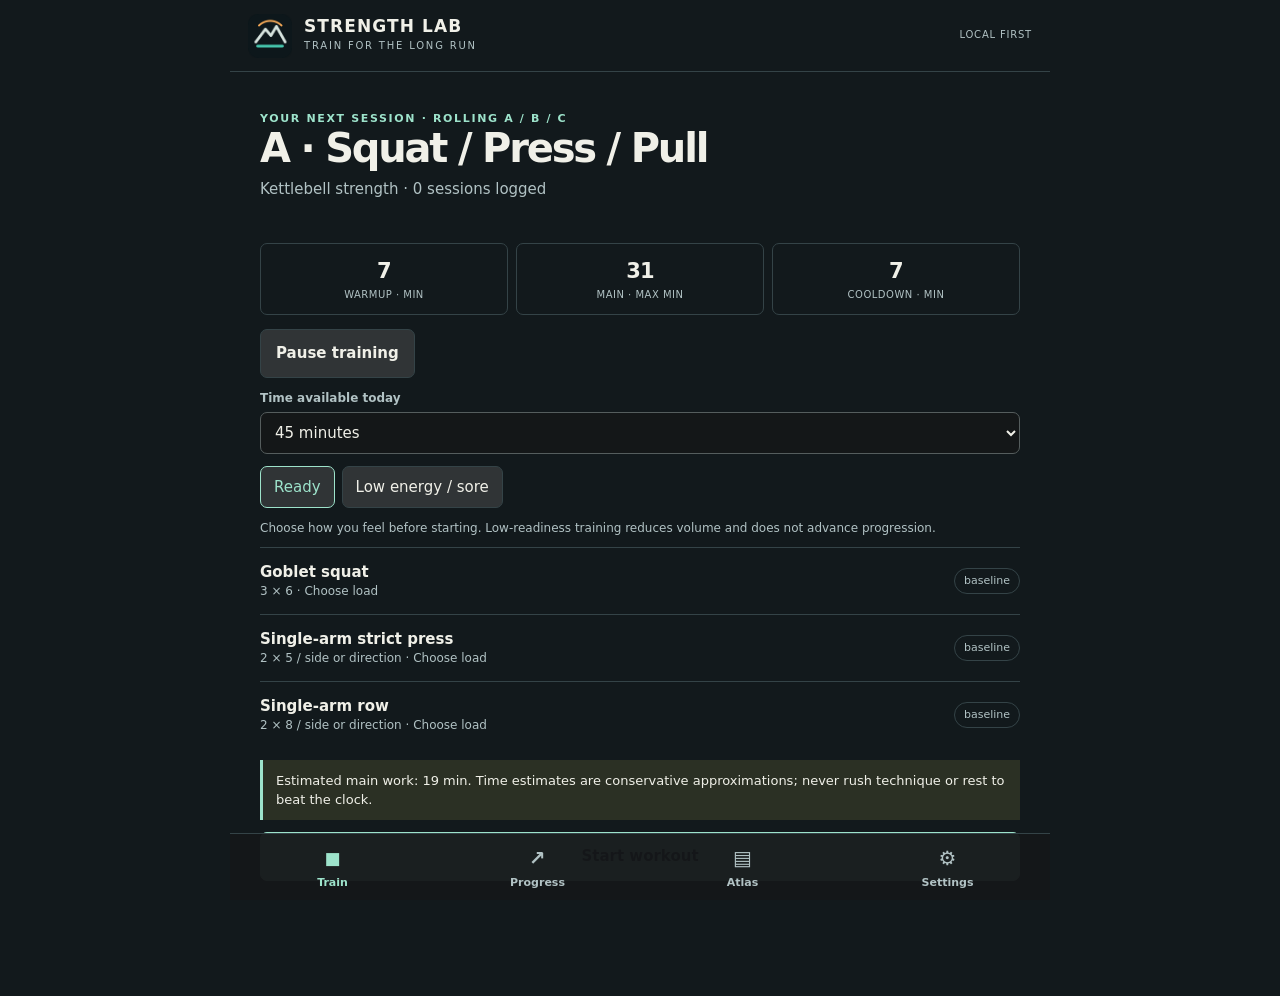
==== commit 374967fd: "feat: integrate reconciled workouts, research reader and recovery safeguards" ====
--- a/index.html
+++ b/index.html
@@ -1,3 +1 @@
-<!doctype html>
-<html lang="en"><head><meta charset="utf-8"><meta name="viewport" content="width=device-width,initial-scale=1,viewport-fit=cover"><meta name="theme-color" content="#101013"><meta name="description" content="Offline-first kettlebell and club training log"><link rel="manifest" href="manifest.webmanifest?v=32"><link rel="icon" href="icon-192.png"><link rel="apple-touch-icon" href="icon-192.png"><link rel="stylesheet" href="styles.css?v=32"><title>Strength Lab V32</title></head>
-<body><div id="app"><header class="top"><div class="brand"><div class="brandmark" aria-hidden="true">SL<span class="brand-slash">/</span></div><div><h1 id="page-heading">Strength<br>Lab</h1><small id="page-tagline">TRAIN FOR THE LONG RUN</small></div></div><span class="offline" id="network">Offline ready</span></header><nav class="tabs" aria-label="Main navigation"><button class="tab" data-view="plan">Program</button><button class="tab selected" data-view="train">Workout</button><button class="tab" data-view="hub">Learn</button><button class="tab" data-view="history">Log</button><button class="tab" data-view="library">Atlas</button><button class="tab" data-view="settings">Settings</button></nav><main id="view" aria-live="polite"></main></div><dialog id="dialog"><form method="dialog" id="dialog-content"></form></dialog><script src="app.js?v=32" defer></script></body></html>
+<!doctype html><html lang="en"><head><meta charset="utf-8"><meta name="viewport" content="width=device-width,initial-scale=1,viewport-fit=cover"><meta name="theme-color" content="#151719"><meta name="description" content="Strength Lab — lifelong kettlebell and club training"><link rel="manifest" href="manifest.webmanifest"><link rel="icon" href="icon-192.png"><link rel="stylesheet" href="styles.css"><link rel="stylesheet" href="interface-polish.css"><title>Strength Lab</title></head><body><div class="shell"><header class="mast"><div class="brand"><img class="brand-icon" src="icon-192.png" alt="Strength Lab" width="44" height="44"><div><strong>STRENGTH LAB</strong><small>TRAIN FOR THE LONG RUN</small></div></div><span id="network" class="net">LOCAL FIRST</span></header><main id="app" tabindex="-1"></main><nav class="bottom" aria-label="Main navigation"><button data-tab="today" class="active"><span>◼</span>Train</button><button data-tab="progress"><span>↗</span>Progress</button><button data-tab="learn"><span aria-hidden="true">▤</span>Atlas</button><button data-tab="settings"><span>⚙</span>Settings</button></nav></div><script src="engine.js"></script><script src="app.js" defer></script><dialog id="transcript-dialog"><div class="reader-header"><div><strong id="transcript-title"></strong><p id="transcript-meta" class="muted small"></p></div><form method="dialog"><button class="button secondary">Close</button></form></div><p class="small"><a id="transcript-link" target="_blank" rel="noopener noreferrer">Original source</a></p><div id="transcript-body" class="transcript-body"></div></dialog></body></html>
--- a/styles.css
+++ b/styles.css
@@ -1,394 +1,6 @@
-:root{font-family:system-ui,-apple-system,Segoe UI,Roboto,sans-serif;color:#20312a;background:#f5f6f2;font-synthesis:none}*{box-sizing:border-box}body{margin:0;padding-bottom:env(safe-area-inset-bottom)}button,input,textarea,select{font:inherit}button{cursor:pointer}button:disabled{opacity:.45;cursor:not-allowed}#app{max-width:760px;margin:auto}.top{background:#18392e;color:#fff;padding:calc(18px + env(safe-area-inset-top)) 20px 18px;display:flex;justify-content:space-between;align-items:center;gap:10px}.brand{display:flex;align-items:center;gap:12px}.brandmark{background:#bce6c5;color:#18392e;padding:12px;border-radius:14px;font-weight:900}.top h1{font-size:21px;margin:0}.top small{color:#c6d9ce}.offline{font-size:11px;border:1px solid #648a77;border-radius:100px;padding:5px 8px;white-space:nowrap}.tabs{display:flex;position:sticky;top:0;z-index:5;background:#fff;box-shadow:0 1px 8px #15281f11}.tab{flex:1;border:0;background:transparent;padding:15px 8px;font-weight:700;color:#66746a}.tab.selected{color:#196044;border-bottom:3px solid #196044}main{padding:18px 14px 35px}.eyebrow{font-size:12px;font-weight:800;text-transform:uppercase;letter-spacing:.08em;color:#547865;margin:0 0 6px}.hero{background:#e4eee6;border-radius:18px;padding:19px;margin:0 0 14px}.hero h2{font-size:24px;margin:0 0 8px}.muted{color:#68786c;font-size:13px;line-height:1.5}.hero p{margin:0;color:#486151}.card{background:#fff;border:1px solid #e3e9e3;border-radius:17px;padding:17px;margin:12px 0;box-shadow:0 2px 8px #0e261009}.card h2,.card h3{margin:0 0 9px}.card h2{font-size:20px}.card h3{font-size:16px}.row{display:flex;align-items:center;justify-content:space-between;gap:10px}.wrap{flex-wrap:wrap}.segmented{display:flex;gap:6px;margin:14px 0;overflow-x:auto;padding-bottom:4px}.segmented button,.day{border:1px solid #d9e3dc;background:white;border-radius:12px;padding:11px;min-width:62px;font-weight:750;color:#325442}.segmented .selected,.day.selected{background:#1e5a43;color:white;border-color:#1e5a43}.days{display:grid;grid-template-columns:repeat(5,minmax(0,1fr));gap:6px}.day{padding:10px 3px;min-width:0;font-size:12px}.day span{display:block;margin-top:4px;font-size:10px;font-weight:500;opacity:.85}.pill{font-size:11px;font-weight:750;display:inline-block;color:#1e5a43;background:#e5f2e9;border-radius:100px;padding:5px 9px}.button{border:0;border-radius:11px;padding:12px 15px;background:#1d5f43;color:white;font-weight:750}.button.secondary{background:#e8eee9;color:#285540}.button.outline{border:1px solid #b5cbc0;background:#fff;color:#21563d}.button.danger{background:#fff0ed;color:#9b3c2c}.button.block{width:100%}.stack{display:grid;gap:9px}.exercise{border:1px solid #e1e9e2;border-radius:13px;padding:13px;margin:12px 0}.exercise h3{font-size:16px;margin:0}.exercise p{font-size:13px;line-height:1.5;margin:7px 0}.exercise header{display:flex;justify-content:space-between;align-items:baseline;gap:12px}.exercise .target{font-size:12px;color:#507262;font-weight:750}.log-grid{display:grid;grid-template-columns:1.15fr 1fr 1fr;gap:8px;margin-top:13px}.log-grid label,.field label{display:grid;gap:4px;font-size:12px;font-weight:700;color:#55695a}.log-grid input,.field input,.field textarea,.field select{width:100%;min-width:0;border:1px solid #cfdcd1;border-radius:9px;padding:9px;background:#fff;color:#20312a}.field{margin:12px 0}.field textarea{min-height:75px;resize:vertical}.status{font-size:12px;color:#4b7357}.empty{text-align:center;padding:24px;color:#607267}.metric{display:flex;justify-content:space-between;padding:10px 0;border-bottom:1px solid #e6eae5;font-size:14px}.metric:last-child{border:0}.session{border-left:4px solid #6c9d80}.session .meta{color:#667469;font-size:12px}.exercise-summary{padding:6px 0;border-top:1px solid #edf1eb;font-size:13px}.note{background:#f0f4ef;padding:12px;border-radius:11px;font-size:13px;line-height:1.5}.warning{background:#fff7df;padding:12px;border-radius:11px;font-size:13px;color:#6c572c}.flexbuttons{display:flex;gap:8px;flex-wrap:wrap}dialog{max-width:500px;width:calc(100% - 30px);border:0;border-radius:18px;padding:0;box-shadow:0 20px 100px #112d2080}dialog::backdrop{background:#0b271b7a}#dialog-content{padding:24px}#dialog-content h2{margin-top:0}small{line-height:1.4}a{color:#126a49}.timer{font-size:33px;font-weight:800;font-variant-numeric:tabular-nums;text-align:center;padding:12px}@media(min-width:650px){main{padding:24px}.days{gap:10px}.day{font-size:14px;padding:14px}}@media(prefers-reduced-motion:no-preference){button{transition:background .15s,transform .15s}button:active{transform:scale(.98)}}
+:root{font-family:system-ui,-apple-system,'Segoe UI',sans-serif;color-scheme:dark;--bg:#151719;--card:#222527;--line:#393e40;--text:#f0f0e8;--muted:#a8aeab;--accent:#d6f45c;--red:#ff8a84}*{box-sizing:border-box}html{scroll-behavior:smooth}body{margin:0;background:var(--bg);color:var(--text);font-size:15px;line-height:1.48}button,input,select,textarea{font:inherit}button{cursor:pointer}button:disabled{opacity:.4;cursor:not-allowed}.shell{max-width:820px;margin:auto;min-height:100vh;padding-bottom:90px}.mast{height:72px;padding:13px 18px;display:flex;align-items:center;justify-content:space-between;border-bottom:1px solid var(--line)}.brand{display:flex;align-items:center;gap:12px}.brand strong{display:block;font-weight:900;letter-spacing:.065em;font-size:17px;line-height:1.1}.brand small{display:block;font-size:10px;letter-spacing:.18em;color:var(--muted);margin-top:3px}.mark{font-size:27px;font-weight:1000;letter-spacing:-.13em;color:var(--text);transform:rotate(-7deg);display:block}.mark span{color:var(--accent)}.net{font-size:10px;letter-spacing:.08em;color:var(--muted)}main{padding:18px 15px 30px}.bottom{position:fixed;bottom:0;left:0;right:0;display:flex;justify-content:center;background:#151719f5;border-top:1px solid var(--line);z-index:10;padding-bottom:env(safe-area-inset-bottom)}.bottom button{width:25%;max-width:205px;border:0;background:none;color:var(--muted);padding:10px 2px 9px;font-size:11px;font-weight:750}.bottom button span{display:block;font-size:20px;margin-bottom:1px}.bottom button.active{color:var(--accent)}h1,h2,h3,p{margin:0}h1{font-size:clamp(28px,6vw,40px);font-weight:900;letter-spacing:-.055em;line-height:1.05}h2{font-size:20px;letter-spacing:-.03em}h3{font-size:16px}p{margin:9px 0}.muted{color:var(--muted)}.small{font-size:12px}.eyebrow{font-size:11px;text-transform:uppercase;letter-spacing:.15em;color:var(--accent);font-weight:800}.hero{padding:14px 0 20px}.hero p{max-width:60ch}.card{background:var(--card);border:1px solid var(--line);border-radius:10px;padding:17px;margin:12px 0}.card h2{margin-bottom:8px}.row{display:flex;align-items:center;justify-content:space-between;gap:12px}.wrap{flex-wrap:wrap}.stack{display:grid;gap:12px}.pill{border:1px solid var(--line);border-radius:30px;padding:4px 9px;font-size:11px;color:var(--muted);white-space:nowrap}.accent{color:var(--accent)}.button{border:1px solid var(--accent);background:var(--accent);color:#151719;border-radius:7px;font-weight:850;padding:12px 15px;min-height:45px}.button.secondary{border-color:var(--line);background:#303436;color:var(--text)}.button.danger{border-color:#744644;background:#3a2929;color:#ffc7c3}.button.smallbtn{min-height:34px;padding:7px 10px;font-size:12px}.button.full{width:100%}.buttonrow{display:flex;flex-wrap:wrap;gap:8px;margin-top:12px}.metrics{display:grid;grid-template-columns:repeat(3,1fr);gap:8px;margin:14px 0}.metric{border:1px solid var(--line);border-radius:7px;padding:12px 6px;text-align:center}.metric strong{display:block;font-size:21px;letter-spacing:-.04em}.metric span{display:block;color:var(--muted);font-size:10px;text-transform:uppercase;letter-spacing:.05em}.notice{border-left:3px solid var(--accent);background:#2b3024;padding:11px 13px;font-size:13px;margin:12px 0}.warning{border-left-color:var(--red);background:#352725}.field{display:grid;gap:5px;margin:12px 0}.field label,.field>span{font-weight:750;font-size:12px;color:var(--muted)}input,select,textarea{width:100%;background:#141718;color:var(--text);border:1px solid #555d5d;border-radius:7px;padding:10px;min-height:42px}textarea{min-height:70px}input[type=checkbox]{width:20px;height:20px;min-height:20px;accent-color:var(--accent)}.setrow{display:grid;grid-template-columns:44px 1fr 1fr 60px;gap:7px;align-items:end;margin:9px 0}.setrow label{font-size:10px;color:var(--muted);display:grid;gap:3px}.setrow input{padding:8px 4px;text-align:center}.setrow .done{min-height:41px;background:#32383a;border:1px solid var(--line);color:var(--text);border-radius:6px;font-weight:900}.setrow .done.checked{background:var(--accent);color:#141718}.setrow .index{font-weight:800;padding-bottom:11px}.exercise{border-top:1px solid var(--line);padding-top:16px;margin-top:17px}.exercise-head{display:flex;justify-content:space-between;align-items:start;gap:10px}.exercise-head h3{font-size:18px}.rx{font-size:13px;margin:8px 0;color:var(--muted)}.rx strong{color:var(--text)}details{border-top:1px solid var(--line);padding:11px 0}summary{cursor:pointer;font-weight:800}ul{padding-left:20px;margin:8px 0}li{margin:4px 0}.timer{position:sticky;top:0;z-index:4;display:flex;align-items:center;justify-content:space-between;background:#1e2420;border:1px solid #4a5540;padding:10px 12px;border-radius:8px;margin:10px 0}.timer strong{font-size:21px;font-variant-numeric:tabular-nums}.choice{display:flex;flex-wrap:wrap;gap:7px;margin:12px 0}.choice button{background:#303436;color:var(--text);border:1px solid var(--line);border-radius:7px;padding:9px 13px}.choice button.active{border-color:var(--accent);color:var(--accent)}.list-item{display:flex;justify-content:space-between;align-items:center;gap:10px;border-top:1px solid var(--line);padding:13px 0}.list-item:first-of-type{border-top:0}.tag{font-size:10px;letter-spacing:.06em;text-transform:uppercase;color:var(--accent)}.bar{height:7px;background:#3b4242;border-radius:20px;overflow:hidden;margin:9px 0}.bar>div{height:100%;background:var(--accent)}.empty{padding:20px 0;color:var(--muted)}.stage{display:flex;gap:6px;margin:14px 0}.stage div{flex:1;text-align:center;border-radius:5px;padding:9px 3px;background:#303436;color:var(--muted);font-size:11px}.stage .on{background:var(--accent);color:#141718;font-weight:900}.footer-note{font-size:11px;color:var(--muted);margin-top:12px}.section-title{margin-top:25px}.link{color:var(--accent);text-decoration:underline}.two{display:grid;grid-template-columns:1fr 1fr;gap:9px}.sr{position:absolute;width:1px;height:1px;overflow:hidden;clip:rect(0,0,0,0)}@media(min-width:680px){main{padding:25px 30px}.card{padding:22px}.bottom{max-width:820px;margin:auto}.setrow{grid-template-columns:60px 1fr 1fr 80px}}@media(prefers-reduced-motion:reduce){*{scroll-behavior:auto!important}}
 
-.simple-log{display:grid;grid-template-columns:2fr 1fr;gap:12px;margin-top:14px;align-items:end}.simple-log label{display:grid;gap:5px;font-size:13px;font-weight:700}.simple-log input,.partial input{width:100%;min-width:0;border:1px solid #cfdcd1;border-radius:9px;padding:11px;font-size:19px}.prescribed{display:grid;gap:2px;background:#edf4ee;border-radius:10px;padding:9px;text-align:center}.prescribed span,.prescribed small{font-size:11px;color:#607267}.prescribed strong{font-size:23px}.result-row{display:flex;align-items:center;justify-content:space-between;gap:12px;margin-top:12px;flex-wrap:wrap}.check-label{display:flex;align-items:center;gap:9px;font-weight:700;font-size:14px}.check-label input{width:21px;height:21px;accent-color:#1d5f43}.partial{font-size:12px;max-width:145px}.partial input{font-size:15px;padding:7px}.capacity{font-size:12px;background:#eef4ee;color:#22533a;border-radius:8px;padding:9px;margin-top:12px}.last-weight{font-size:12px!important;color:#526a59}.use-last{border:0;background:#e5f2e9;color:#175d40;border-radius:8px;padding:5px 9px;font-size:12px;font-weight:700}
+.source-open{background:none;border:0;color:inherit;text-align:left;font:inherit;font-weight:700;text-decoration:underline;text-decoration-color:var(--accent,#b7f24a);text-underline-offset:3px;cursor:pointer;padding:.25rem 0}#transcript-dialog{width:min(900px,94vw);max-height:90vh;background:#17191b;color:#f4f3ed;border:1px solid #747b77;border-radius:12px;padding:1.2rem}.reader-header{display:flex;align-items:flex-start;justify-content:space-between;gap:1rem}.reader-header strong{font-size:1.2rem}.transcript-body{white-space:pre-wrap;line-height:1.65;overflow:auto;font-size:1rem;max-height:66vh;word-break:break-word}#transcript-dialog::backdrop{background:rgba(0,0,0,.8)}
 
-/* V4: keep partial results stacked and visible on narrow phones */
-.result-row{display:grid;grid-template-columns:1fr 1fr;align-items:start;gap:10px}
-.result-row .check-label{grid-column:1/-1}
-.result-row .partial{display:grid;gap:5px;max-width:none;min-width:0}
-.result-row .partial input{width:100%;font-size:18px;padding:10px}
-@media(max-width:360px){.result-row{grid-template-columns:1fr}}
-
-/* V5 */
-.rx-grid{display:grid;grid-template-columns:repeat(4,minmax(0,1fr));gap:5px;margin:12px 0}.rx-grid span{background:#edf4ef;border-radius:9px;padding:9px 4px;text-align:center;min-width:0}.rx-grid small{display:block;font-size:10px;color:#63796c}.rx-grid strong{display:block;font-size:12px;overflow-wrap:anywhere}.setup-cue{background:#e9f1e9;border-left:4px solid #225e47;padding:11px;margin:10px 0;font-size:13px;line-height:1.55}.tech-guide{border:1px solid #d6e3d8;border-radius:11px;padding:10px;margin:9px 0}.tech-guide summary{font-weight:700;cursor:pointer}.tech-guide p{line-height:1.5}.tech-image{width:100%;height:auto;border-radius:10px;margin-top:10px}.video-slot iframe{width:100%;aspect-ratio:16/9;border:0;border-radius:10px}.assessment-load{font-size:36px;font-weight:800;color:#1d5f43;margin:14px 0}.weight-setting{display:flex;align-items:center;justify-content:space-between;gap:10px;padding:10px 0;border-bottom:1px solid #e5eee5;font-size:13px}.weight-setting span{white-space:nowrap}.weight-setting input{width:72px;padding:8px;border:1px solid #b8cebe;border-radius:8px}.segmented button{flex-shrink:0}
-
-/* V6 fixed timer and technique */
-body.has-clock{padding-bottom:calc(95px + env(safe-area-inset-bottom))} .clock-dock{position:fixed;z-index:20;bottom:0;left:0;right:0;background:#18392e;color:white;padding:9px max(10px,env(safe-area-inset-left)) calc(9px + env(safe-area-inset-bottom));box-shadow:0 -5px 24px #0004}.clock-main{display:flex;gap:7px;align-items:center;justify-content:center;flex-wrap:wrap}.clock-main #clock-label{font-size:11px;min-width:75px;max-width:110px}.clock-main #timer-display{font-size:28px;font-weight:900;font-variant-numeric:tabular-nums}.clock-main .button{padding:8px 10px;font-size:12px}.clock-warning{background:#713e24}#clock-settings{max-width:760px;margin:8px auto 0;max-height:40vh;overflow:auto;display:grid;grid-template-columns:repeat(2,minmax(0,1fr));gap:9px;background:#f5f6f2;color:#18392e;padding:12px;border-radius:12px}#clock-settings[hidden]{display:none}#clock-settings label{font-size:12px;font-weight:700}#clock-settings input:not([type=checkbox]),#clock-settings select{width:100%;padding:7px;border:1px solid #b8cebe;border-radius:8px}#clock-settings p{grid-column:1/-1;margin:0}.assessment-inputs{display:grid;grid-template-columns:1fr 1fr;gap:10px;margin:12px 0}.assessment-inputs label{font-size:12px;font-weight:700}.assessment-inputs input,.assessment-inputs select,.field select{display:block;width:100%;padding:9px;border:1px solid #b8cebe;border-radius:8px}.setup-cue,.movement-cue{background:#edf4ee;border-radius:10px;padding:10px 12px;margin:8px 0;font-size:13px;line-height:1.5}.movement-cue{background:#f6f7f2}.tech-image{max-width:100%;overflow:hidden}.tech-image svg{width:100%;height:auto;display:block}#clock-work-wrap[hidden],#clock-minute-wrap[hidden],#clock-rounds-wrap[hidden]{display:none}@media(max-width:390px){.clock-main #clock-label{min-width:45px;font-size:10px}.clock-main #timer-display{font-size:23px}.clock-main .button{padding:7px 8px}}
-
-/* V7: one clean editable prescription strip */
-.editable-rx{display:grid;grid-template-columns:repeat(4,minmax(0,1fr));gap:6px;margin:12px 0 5px}.editable-rx label{display:flex;flex-direction:column;gap:3px;background:#e6f2e8;border:1px solid #c9e2d0;border-radius:11px;padding:8px 5px;font-size:12px;font-weight:750;min-width:0}.editable-rx label small{font-size:9px;color:#607d68;min-height:12px}.editable-rx input,.editable-rx select{width:100%;min-width:0;background:#fff;border:1px solid #b8d2c0;border-radius:7px;padding:8px 3px;font-size:17px;font-weight:750;color:#1d5f43;text-align:center}.steps{padding-left:22px;font-size:13px;line-height:1.6}.steps li{margin:8px 0}.capacity{margin-top:6px;margin-bottom:10px;font-size:14px;font-weight:750}@media(max-width:390px){.editable-rx{gap:4px}.editable-rx label{padding:6px 3px}.editable-rx input,.editable-rx select{font-size:15px}}
-
-.editable-rx .no-weight{background:#f5f7f5;border:1px solid #d6ded7;border-radius:7px;text-align:center;padding:8px 3px;font-size:17px;color:#607d68;font-weight:750}
-
-/* V9 preparation and activity substitution */
-.routine{background:#f4f7f1;border:1px solid #dce8dc;border-radius:13px;padding:13px;margin:16px 0}.routine h3{margin:0 0 5px}.routine ol{margin:10px 0 0;padding-left:22px}.routine li{margin:0 0 11px;font-size:13px;line-height:1.5}.routine li span{display:inline-block;margin-left:5px;color:#236345;font-weight:750}.routine li div{color:#52695a}.replace-workout{margin:8px 0}.activity-card{background:#f8faf6}.activity-fields{display:grid;grid-template-columns:1fr 1fr;gap:10px}.activity-fields label{font-size:12px;font-weight:750}.activity-fields input,.activity-fields select{width:100%;padding:10px;border:1px solid #b8cebe;border-radius:9px}.activity-card .button{margin:5px 6px 5px 0}
-
-/* V10: original neon grunge-inspired look, compact phone navigation */
-:root{color:#f6f6f7;background:#101013}
-body{background:#101013;color:#f6f6f7}
-.top{background:linear-gradient(100deg,#ff0a91 0%,#fcbe00 22%,#16dd9e 48%,#05cad3 70%,#19131c 100%);color:#fff;border-bottom:6px solid #080809}
-.brandmark{padding:0;background:#080809;border-radius:13px;overflow:hidden;width:60px;height:60px;flex-shrink:0}
-.brandmark img{display:block;width:100%;height:100%;object-fit:cover}
-.top h1{font-weight:1000;font-style:italic;text-transform:uppercase;text-shadow:2px 3px #080809;font-size:23px}
-.top small{color:#fff;text-shadow:1px 1px #080809;font-weight:700}
-.offline{background:#111c;border-color:#fff8;color:white}
-.tabs{background:#101013;border-bottom:1px solid #333;gap:0}
-.tab{color:#c8c8cb;font-size:12px;padding:14px 4px;min-width:0}
-.tab.selected{color:#ffe600;border-bottom:3px solid #ffe600;background:#29251b}
-.hero{background:linear-gradient(130deg,#22232a,#111114);border:1px solid #393944;border-top:4px solid #ff0098;color:#fff}
-.hero p,.hero .eyebrow{color:#ddd}
-.hero h2{color:#fff;font-weight:900}
-.card,.exercise{background:#191a1f;color:#f3f3f5;border-color:#34353e;box-shadow:none}
-.card h2,.card h3,.exercise h3,.routine h3{color:#fff}
-.muted,.exercise p,.weight-setting,.exercise .target{color:#c5c6ce}
-.segmented button,.day{background:#22232a;color:#fff;border-color:#444550}
-.segmented .selected,.day.selected{background:#ffe500;color:#111;border-color:#ffe500}
-.button{background:#ff0098;color:white}
-.button.secondary{background:#22252e;color:#fff;border:1px solid #12d8d3}
-.button.outline{background:#17171c;color:#fff;border-color:#888}
-.eyebrow{color:#04d7d0}
-.routine,.note{background:#22232a;border-color:#393944;color:#f4f4f6}
-.routine li div,.routine li span,.capacity,.status{color:#c9ffec}
-.setup-cue{background:#202a2a;color:#fff;border-left-color:#00dbd2}
-.movement-cue{background:#29252b;color:#fff}
-.tech-guide{border-color:#444550;color:#fff}
-.capacity{background:#173e38}
-.editable-rx label{background:#17382e;border-color:#26745d;color:#fff}
-.editable-rx label small{color:#c4f3db}
-.editable-rx input,.editable-rx select,.field input,.field select,.field textarea,.weight-setting input,.assessment-inputs input,.assessment-inputs select{background:#101114;color:#fff;border-color:#555}
-.clock-dock{background:#09090d;border-top:3px solid #ff0098}
-#clock-settings{background:#22232a;color:#fff}
-#clock-settings input:not([type=checkbox]),#clock-settings select{background:#111;color:#fff}
-.assessment-load{color:#ffe600}
-.pill{background:#16443e;color:#6cf9eb}
-.hub-tabs{display:grid;grid-template-columns:1fr 1fr;gap:8px;margin:12px 0}
-.hub-tabs button,.filter-button{background:#24252c;color:#fff;border:1px solid #555;border-radius:10px;padding:11px 8px;font-weight:800}
-.hub-tabs .selected,.filter-button.selected{background:#ffe500;color:#101013;border-color:#ffe500}
-.filter-row{display:flex;gap:5px;overflow-x:auto;margin:12px 0;padding-bottom:5px}
-.filter-button{font-size:11px;padding:8px;white-space:nowrap}
-.letter{background:#2b2d32;padding:6px 10px;margin:14px 0 0!important;border-left:4px solid #ff0098}
-.movement-entry{border-bottom:1px solid #42434a;padding:11px 2px}
-.movement-entry>summary{display:flex;justify-content:space-between;gap:8px;cursor:pointer;font-weight:700}
-.movement-entry>summary small{color:#11d8d3;font-weight:700;white-space:nowrap}
-.movement-entry .tech-guide{margin:8px 0}
-@media(max-width:380px){.top{padding-left:10px;padding-right:10px}.brandmark{width:48px;height:48px}.top h1{font-size:19px}.offline{font-size:9px}.tab{font-size:11px}}
-
-/* V11 — neon punk identity, original kettlebell skull / crossed clubs */
-:root{--ink:#0a0910;--panel:#181720;--magenta:#ff009e;--aqua:#00e5dc;--yellow:#ffe600}
-body{background:radial-gradient(ellipse 90% 340px at 50% -80px,#3b1638 0%,#0d0c14 75%);color:#f7f6fb}
-.top{position:relative;isolation:isolate;overflow:hidden;background:#100d18;padding-top:calc(18px + env(safe-area-inset-top));padding-bottom:20px;border-bottom:5px solid var(--yellow)}
-.top:before{content:"";position:absolute;inset:0;z-index:-1;background:
- radial-gradient(circle at 8% 12%,#ff009e 0 5px,transparent 6px),
- radial-gradient(circle at 18% 83%,#ffe500 0 7px,transparent 8px),
- radial-gradient(circle at 75% 8%,#00e5dc 0 4px,transparent 5px),
- linear-gradient(111deg,#fd009a 0 12%,#fd009a00 29%),
- linear-gradient(157deg,transparent 28%,#ffe500 29% 32%,transparent 34%),
- linear-gradient(155deg,transparent 56%,#00e5dc 57% 64%,transparent 68%);opacity:.95}
-.top:after{content:"";position:absolute;bottom:0;left:0;width:100%;height:14px;background:repeating-linear-gradient(90deg,#ff009e 0 24px,#0a0910 24px 35px,#00e5dc 35px 59px,#ffe500 59px 67px);clip-path:polygon(0 0,100% 0,100% 38%,97% 100%,94% 42%,89% 76%,80% 25%,74% 100%,68% 30%,60% 86%,53% 32%,47% 95%,40% 38%,31% 86%,23% 24%,16% 100%,9% 40%,3% 90%,0 30%)}
-.brand{gap:12px;min-width:0}
-.brandmark{width:78px;height:78px;border:2px solid #ffe600;border-radius:18px;box-shadow:0 0 0 3px #0b0911,0 0 23px #ff009e88;transform:rotate(-5deg)}
-.brandmark img{width:100%;height:100%;object-fit:contain}
-.top h1{font-family:Impact,'Arial Black',system-ui,sans-serif;font-size:clamp(24px,6vw,39px);letter-spacing:.045em;font-style:italic;line-height:.95;color:#fff;text-shadow:3px 3px #0a0910,-2px -2px #0a0910,5px 6px #ff009e;transform:skew(-4deg)}
-.top small{display:block;margin-top:8px;color:#fff;letter-spacing:.06em;text-transform:uppercase;font-size:10px}
-.offline{background:#090a10dd;border:1px solid #ffe500;color:#ffe500;font-weight:750}
-.tabs{background:#101019;border-bottom:1px solid #3d3a49}
-.tab.selected{color:#ffe600;background:#22192b;border-bottom:4px solid #ff009e}
-main{background:transparent}
-.hero{position:relative;overflow:hidden;background:linear-gradient(120deg,#27192e,#15131d 68%);border:1px solid #423349;border-top:5px solid #00e5dc;box-shadow:inset -8px 0 #ff009e11}
-.hero:after{content:"";position:absolute;right:-18px;top:-36px;width:130px;height:130px;border:14px solid #ff009e16;border-radius:50%;transform:rotate(20deg)}
-.hero h2{font-family:Impact,'Arial Black',system-ui,sans-serif;letter-spacing:.02em;font-size:clamp(25px,6vw,36px);font-weight:900}
-.card{background:linear-gradient(145deg,#1d1b27,#17161e);border:1px solid #393441}
-.card>h2,.card>h3{letter-spacing:.015em}
-.exercise{background:#13151c;border:1px solid #373845;border-left:3px solid #00e5dc}
-.exercise:nth-of-type(3n){border-left-color:#ff009e}
-.exercise:nth-of-type(3n + 1){border-left-color:#ffe600}
-.button{background:#ff009e;color:white;border:1px solid #ff50bc;box-shadow:0 3px 0 #870058}
-.button.secondary{background:#18262b;color:#bafff9;border:1px solid #00e5dc;box-shadow:none}
-.segmented .selected,.day.selected,.hub-tabs .selected{background:#ffe600;color:#0c0b13;border-color:#ffe600}
-.editable-rx label{background:#133c36;border:1px solid #1d7b6f}
-.clock-dock{background:#0a0911;border-top:3px solid #ffe600;box-shadow:0 -8px 26px #0009}
-#timer-display{color:#fff;text-shadow:0 0 13px #00e5dc77}
-.movement-entry>summary small{color:#00e5dc}
-.letter{border-left-color:#ffe600}
-@media(max-width:400px){.top{padding-left:12px;padding-right:12px}.brandmark{width:58px;height:58px}.top h1{font-size:clamp(20px,5.5vw,26px)}.offline{font-size:9px;padding:4px 6px}.top small{font-size:9px}}
-@media(prefers-reduced-motion:reduce){.brandmark,.top h1{transform:none}}
-
-/* V12: high-impact spray-paint and stencil aesthetic; no changes to workout controls */
-:root{--neon-pink:#ff009e;--neon-cyan:#00efe4;--neon-yellow:#ffea00}
-.top{min-height:160px;padding:26px 16px 29px!important;background:#09080f!important;border-bottom:0!important;box-shadow:0 5px 0 #f5009e}
-.top:before{opacity:1!important;background:
-radial-gradient(ellipse at 11% 18%,#ff009e 0 13%,transparent 14%),
-radial-gradient(ellipse at 92% 0%,#ff009e 0 7%,transparent 8%),
-radial-gradient(ellipse at 77% 5%,#00e8e0 0 12%,transparent 13%),
-radial-gradient(ellipse at 35% 0%,#ffe500 0 10%,transparent 11%),
-repeating-linear-gradient(104deg,transparent 0 12px,#0000 12px 20px,#ff009e2b 21px 25px,transparent 26px 46px),
-linear-gradient(92deg,#f700a6 0%,#ff7800 14%,#f7e600 29%,#00e5a8 48%,#00d1f4 65%,#8705b6 81%,#f700a6 100%)!important;
-clip-path:polygon(0 0,100% 0,100% 86%,98% 86%,97% 99%,95% 86%,92% 86%,90% 100%,88% 86%,82% 86%,81% 96%,78% 86%,74% 86%,73% 100%,70% 86%,63% 86%,62% 98%,60% 86%,54% 86%,53% 99%,50% 86%,43% 86%,42% 100%,39% 86%,31% 86%,30% 99%,27% 86%,19% 86%,18% 98%,15% 86%,9% 86%,8% 100%,5% 86%,0 86%)}
-.top:after{background:#08080d!important;clip-path:polygon(0 0,100% 0,100% 16%,95% 12%,90% 70%,86% 15%,80% 20%,76% 100%,72% 12%,64% 30%,60% 95%,56% 15%,47% 20%,44% 85%,40% 12%,34% 20%,31% 95%,26% 15%,20% 20%,17% 85%,12% 10%,6% 20%,3% 90%,0 20%)}
-.brandmark{width:118px!important;height:118px!important;flex-shrink:0;background:#09090d;border:3px solid #0a0911!important;border-radius:10px!important;box-shadow:5px 6px 0 #000,9px 10px 0 #ff009e!important;transform:rotate(-5deg)}
-.brandmark img{width:100%;height:100%;object-fit:cover}
-.top h1{font-family:Impact,'Arial Black',sans-serif!important;font-size:clamp(32px,8vw,58px)!important;font-style:italic;font-weight:1000;line-height:.91!important;letter-spacing:-.025em!important;text-transform:uppercase;transform:rotate(-3deg) skew(-5deg);text-shadow:3px 3px 0 #08080e,5px 5px 0 #ff009e,-2px -2px 0 #08080e!important}
-.top small{background:#09090ecc;display:inline-block;padding:5px 7px;font-weight:900;font-style:italic;transform:rotate(-2deg);font-size:10px!important;line-height:1.2}
-.offline{align-self:flex-start;background:#09090d!important;color:#ffe500!important;white-space:nowrap}
-.tabs{border-bottom:3px solid #fff;background:#0b0b11!important;gap:2px}
-.tab{font-family:Impact,'Arial Narrow',system-ui,sans-serif;text-transform:uppercase;letter-spacing:.045em;font-size:clamp(11px,3vw,16px);font-style:italic;font-weight:900}
-.tab.selected{background:#ffea00!important;color:#0a0911!important;border-bottom:0!important;transform:skew(-6deg);box-shadow:3px 3px 0 #ff009e}
-.hero{border:2px solid #3b3944;border-left:9px solid #00e7e1!important;border-top:0!important;background:linear-gradient(120deg,#1c1d24,#101016)!important}
-.hero h2{font-style:italic;text-transform:uppercase;letter-spacing:-.015em}
-.eyebrow{color:#ffea00!important;font-weight:900;letter-spacing:.15em}
-.card{border-radius:8px;border-color:#34323d}
-.card h2,.card h3{font-family:Impact,'Arial Black',sans-serif;letter-spacing:.04em;text-transform:uppercase;font-style:italic}
-.segmented button,.hub-tabs button,.filter-row button{font-weight:900;text-transform:uppercase}
-.segmented .selected,.hub-tabs .selected,.filter-row .selected{background:#ffea00!important;color:#09090d!important;box-shadow:3px 3px 0 #ff009e}
-.day{border-left:5px solid #00e9e1}
-.day:nth-child(2){border-left-color:#ffe500}
-.day:nth-child(3){border-left-color:#ff009e}
-.day:nth-child(4){border-left-color:#fff}
-.day:nth-child(5){border-left-color:#00e9e1}
-.day.selected{background:#ffe500!important;color:#0b0a10!important}
-.button{background:#ff009e!important;border-color:#ff009e!important;color:#fff!important;font-weight:900;text-transform:uppercase;letter-spacing:.025em}
-.button.secondary,.button.outline{background:#16161e!important;color:#00efe4!important;border-color:#00efe4!important}
-.exercise{border-radius:6px}
-.exercise h3{font-weight:900}
-.letter{background:linear-gradient(90deg,#ff009e,#11131b 15%)!important;color:#fff}
-.clock-dock{border-top:4px solid #ffea00!important}
-@media(max-width:470px){.top{min-height:126px;padding:18px 10px 23px!important}.brand{gap:7px!important}.brandmark{width:77px!important;height:77px!important}.top h1{font-size:clamp(23px,7vw,35px)!important}.offline{font-size:8px!important;padding:4px!important}.top small{font-size:8px!important}.tab{padding-left:5px!important;padding-right:5px!important}}
-
-/* V13 — concept-art fidelity: full bleed rainbow spray paint, dynamic brush title,
-   outline cue panels, and artwork-only skull icon */
-html{background:#08080e}
-body{background:#090910 url("./spray.svg") center top/800px 1700px repeat-y!important;color:#f7f7f8;min-height:100vh}
-#app{background:linear-gradient(90deg,#0b0a10ec,#0b0a10f6 10%,#0b0a10f8 90%,#0b0a10ed);min-height:100vh;box-shadow:-15px 0 45px #0008,15px 0 45px #0008}
-.top{background:linear-gradient(180deg,#0a090e15,#09090ef5 97%)!important;min-height:150px}
-.top:before{background:linear-gradient(90deg,#ff009e 0%,#ff8800 13%,#ffe500 27%,#00d99b 45%,#00d9eb 62%,#7d00dc 80%,#ff009e 100%)!important;clip-path:polygon(0 0,100% 0,100% 62%,97% 62%,97% 88%,94% 62%,90% 62%,90% 100%,86% 62%,83% 62%,83% 81%,78% 62%,74% 62%,74% 92%,70% 62%,66% 62%,66% 100%,61% 62%,57% 62%,57% 80%,52% 62%,48% 62%,48% 100%,44% 62%,39% 62%,39% 85%,34% 62%,30% 62%,30% 100%,26% 62%,21% 62%,21% 85%,16% 62%,12% 62%,12% 98%,7% 62%,3% 62%,3% 88%,0 62%)!important;opacity:1!important}
-.top:after{display:none}
-.brandmark{width:112px!important;height:112px!important;border:0!important;border-radius:0!important;box-shadow:none!important;background:transparent!important;transform:none!important;overflow:hidden}
-.brandmark img{object-fit:contain;display:block}
-.top h1{font-family:Impact,'Arial Black','Franklin Gothic Heavy',sans-serif!important;font-size:clamp(35px,8.5vw,56px)!important;line-height:.88!important;letter-spacing:-.045em!important;font-style:italic;transform:rotate(-5deg) skew(-8deg)!important;text-transform:uppercase;text-shadow:2px 2px 0 #0a0910,4px 4px 0 #0a0910,-1px -1px 0 #0a0910!important;margin:0 0 10px}
-.pink-stroke{display:block;height:9px;width:min(195px,95%);background:#ff009e;transform:rotate(-4deg) skew(-24deg);clip-path:polygon(0 35%,96% 0,100% 56%,81% 78%,10% 100%,0 65%);box-shadow:0 3px 0 #ff009e}
-#page-tagline{font-family:Impact,'Arial Narrow',sans-serif;font-size:12px!important;font-style:italic;text-transform:uppercase;letter-spacing:.07em;color:white;background:#090910a8;display:inline-block;padding:5px}
-.tabs{border-bottom:1px solid #54505a!important}
-.tab.selected{background:#ffea00!important;color:#0b0b10!important;box-shadow:inset 0 -4px #ff009e,3px 0 0 #0b0b10!important}
-main{background:transparent!important;padding-bottom:90px}
-.hero{border:1px solid #34343d!important;border-left:7px solid #00e5dc!important;background:linear-gradient(135deg,#1b1c23,#101017)!important}
-.hero h2,.card h2,.card h3{font-family:Impact,'Arial Black',sans-serif!important;font-weight:900!important;font-style:italic;text-transform:uppercase}
-.card{background:linear-gradient(145deg,#181921,#101116)!important;border:1px solid #42424d!important;border-radius:10px!important}
-.card:has(.setup-cue),.card:has(.movement-cue),.tech-guide,.setup-cue,.movement-cue,.note{border:1px solid #00e5dc!important;border-radius:10px!important}
-.setup-cue,.movement-cue{padding:12px!important;margin-top:8px}
-.setup-cue{border-color:#ff009e!important}
-.movement-cue{border-color:#00e5dc!important}
-.exercise{background:#111219!important;border:1px solid #3c3c46!important;border-left:5px solid #00e5dc!important;border-radius:9px!important}
-.exercise:nth-child(3n){border-left-color:#ff009e!important}
-.exercise:nth-child(3n + 1){border-left-color:#ffe500!important}
-.routine{border:1px solid #ff009e!important;border-radius:10px!important}
-.hub-tabs button.selected{background:#ffea00!important;color:#0b0b10!important}
-.metric{border:1px solid #00e5dc!important}
-.clock-dock{border-top:4px solid #ffe500!important}
-@media(max-width:470px){
-.top{min-height:126px!important;padding:18px 10px 19px!important}
-.brandmark{width:90px!important;height:90px!important}
-.top h1{font-size:clamp(29px,7.6vw,42px)!important}
-.pink-stroke{height:7px;width:140px}
-#page-tagline{font-size:9px!important}
-}
-
-/* V14 — approved graffiti art integrated into the actual app */
-body{background:#09090f url("./spray-background.webp") center top/ min(100vw,906px) auto repeat-y!important}
-#app{background:linear-gradient(90deg,#08090ed9 0%,#08090ef2 7%,#08090ef8 93%,#08090ed9 100%)!important}
-.top{background:transparent!important;min-height:150px!important;isolation:isolate}
-.top:before{background:linear-gradient(90deg,#ff009e 0%,#ffba00 15%,#ffe500 30%,#00e6b0 49%,#00e6e7 65%,#9d00d9 82%,#ff009e 100%)!important;opacity:.85!important}
-.brandmark{width:110px!important;height:110px!important;overflow:hidden!important;border:0!important;box-shadow:0 0 0 transparent!important;background:#08080e!important;transform:none!important}
-.brandmark img{width:100%;height:100%;object-fit:cover!important;object-position:center}
-#page-heading{font-family:Impact,'Arial Black',sans-serif!important;font-style:italic;font-weight:1000!important;color:#fff!important;letter-spacing:-.055em!important;text-shadow:3px 3px 0 #08080d,5px 5px 0 #ff009e!important}
-.pink-stroke{background:#ff009e!important;height:10px!important;width:100%!important;max-width:225px}
-body[data-page="train"] .top{min-height:215px!important}
-body[data-page="train"] #page-heading{font-size:0!important;display:block;width:min(54vw,310px);height:90px;background:url("./strength-wordmark.webp") center/contain no-repeat;transform:rotate(-3deg)!important;margin-bottom:0!important;text-shadow:none!important}
-body[data-page="train"] #page-tagline{font-size:10px!important}
-main{position:relative;background:transparent!important}
-main:before{content:"";pointer-events:none;position:absolute;inset:0;z-index:-1;background:
-radial-gradient(circle at 2% 12%,#ff009e9c 0 3px,transparent 4px),
-radial-gradient(circle at 96% 20%,#00e7e0aa 0 5px,transparent 6px),
-radial-gradient(circle at 4% 65%,#ffe50088 0 3px,transparent 4px),
-radial-gradient(circle at 97% 78%,#ff009eaa 0 4px,transparent 5px);
-background-size:220px 440px}
-.exercise{border:2px solid #00e7e0!important;border-left:2px solid #00e7e0!important;border-radius:13px!important;box-shadow:0 0 0 1px #00e7e033,0 0 12px #00e7e01c!important;background:#090b10eF!important}
-.exercise:nth-of-type(3n),.exercise:nth-child(3n){border:2px solid #ff009e!important;box-shadow:0 0 0 1px #ff009e33,0 0 12px #ff009e1c!important}
-.exercise:nth-of-type(3n + 1),.exercise:nth-child(3n + 1){border:2px solid #ffe500!important;box-shadow:0 0 0 1px #ffe50033,0 0 12px #ffe5001c!important}
-.exercise h3{font-family:Impact,'Arial Black',sans-serif;font-style:italic;font-size:20px!important;letter-spacing:.02em}
-.card{border:2px solid #343b42!important;background:#0b0d13ef!important}
-.hero{border:2px solid #00e7e0!important;border-left:2px solid #00e7e0!important;box-shadow:0 0 12px #00e7e026!important}
-.setup-cue,.movement-cue,.tech-guide,.note{border:2px solid #00e7e0!important;background:#0e1518!important}
-.setup-cue{border-color:#ff009e!important}
-.routine{border:2px solid #ffe500!important;background:#101014ed}
-.tab.selected{background:#ff009e!important;color:#fff!important;box-shadow:inset 0 -4px #ffe500!important}
-.button:not(.secondary):not(.outline){background:#ff009e!important;border:2px solid #ff009e!important}
-@media(max-width:470px){
-.brandmark{width:88px!important;height:88px!important}
-body[data-page="train"] .top{min-height:165px!important}
-body[data-page="train"] #page-heading{width:53vw;height:68px}
-.top{min-height:130px!important}
-}
-
-/* V15 — three approved standalone artworks only. All application logic unchanged. */
-html,body{background:#08090d url('./background-graffiti.png') center top / 100% auto repeat-y!important}
-#app{background:linear-gradient(90deg,#08090ddd,#08090df0 7%,#08090df0 93%,#08090ddd)!important}
-.brandmark img{content:url('./logo-skull-clubs.png')!important}
-/* Full uncropped banner on Train: its own full artwork, not clipped fragments. */
-body[data-page="train"] .top{width:100%!important;box-sizing:border-box!important;aspect-ratio: 3.2 / 1!important;min-height:0!important;height:auto!important;padding:0!important;position:relative!important;background:#08090d url('./header-strength-lab.png') center center / 100% 100% no-repeat!important;border:0!important;box-shadow:none!important;overflow:visible!important}
-body[data-page="train"] .top:before,body[data-page="train"] .top:after{display:none!important}
-body[data-page="train"] .top .brand{display:none!important}
-body[data-page="train"] .top .offline{position:absolute!important;right:8px;bottom:4px;z-index:2;font-size:9px!important;background:#08090dbb!important;padding:2px 5px!important}
-/* Other tabs retain their dynamic headings and use the new standalone logo. */
-body:not([data-page="train"]) .top{background:#08090dc9!important}
-body:not([data-page="train"]) .brandmark{background:#08090d!important}
-
-/* V16 — four approved, full-bleed concept-art headers and brighter graffiti background */
-html,body{background:#08090d url('./background-graffiti.png') center top/100% auto repeat-y!important}
-#app{background:linear-gradient(90deg,#08090d65,#08090d78 8%,#08090d78 92%,#08090d65)!important}
-body[data-page] .top{
-  box-sizing:border-box!important;width:100%!important;
-  aspect-ratio:761/504!important;min-height:0!important;height:auto!important;
-  padding:0!important;margin:0!important;
-  background-color:#08090d!important;
-  background-position:center center!important;background-size:100% 100%!important;
-  background-repeat:no-repeat!important;
-  border:0!important;box-shadow:none!important;overflow:hidden!important;
-}
-body[data-page] .top:before,body[data-page] .top:after{display:none!important}
-body[data-page] .top .brand{display:none!important}
-body[data-page] .top .offline{
- position:absolute!important;right:8px!important;bottom:5px!important;
- z-index:2!important;background:#08090dc9!important;font-size:9px!important;
- padding:2px 5px!important;
-}
-body[data-page="train"] .top{background-image:url('./header-train-v16.webp')!important}
-body[data-page="hub"] .top{background-image:url('./header-hub-v16.webp')!important}
-body[data-page="history"] .top{background-image:url('./header-history-v16.webp')!important}
-body[data-page="settings"] .top{background-image:url('./header-settings-v16.webp')!important}
-@media(max-width:470px){
- body[data-page] .top{aspect-ratio:761/504!important;min-height:0!important;height:auto!important}
-}
-
-/* V17 visual identity: restrained approved graffiti */
-html,body{background:#101114 url('./art-background.webp') center top/cover fixed!important}
-#app{background:rgba(7,8,11,.38)!important}
-body[data-page] .top{aspect-ratio:816/254!important;min-height:0!important;height:auto!important;background-size:100% 100%!important}
-body[data-page="plan"] .top{background-image:url('./art-plan.webp')!important}
-body[data-page="train"] .top{background-image:url('./art-train.webp')!important}
-body[data-page="history"] .top{background-image:url('./art-history.webp')!important}
-body[data-page="settings"] .top{background-image:url('./art-settings.webp')!important}
-.plan-row{display:flex;gap:10px;align-items:center;justify-content:space-between;padding:13px 0;border-bottom:1px solid #ffffff24}
-.plan-row strong{flex:1}.plan-row span{font-size:12px;color:#c9c6cf;text-align:right}
-.report-entry{padding:12px 0;border-top:1px solid #ffffff29}.report-entry summary{cursor:pointer;font-weight:750}.report-entry summary span{float:right;color:#ff3a91;font-size:11px}
-.sequence-label{display:inline-flex;padding:8px 12px;border:1px solid #ffffff35;border-radius:8px;color:white}.sequence-label.selected{border-color:#ff3a91}
-
-/* V18 adaptive training and journal */
-.rx-rationale{font-size:13px;color:#e8d9e4;background:#17131bdb;border-left:3px solid #ee358c;padding:10px;border-radius:4px}
-.training-detail,.log-session{background:#111217e8;border:1px solid #ffffff30;border-radius:9px;margin:12px 0;padding:12px}
-.training-detail summary,.log-session summary{cursor:pointer;font-weight:700;list-style-position:inside}
-.training-detail label{display:block;font-size:13px;margin-top:12px}.training-detail input,.training-detail select,.training-detail textarea{display:block;width:100%;box-sizing:border-box;margin-top:5px}
-.log-session summary{display:flex;justify-content:space-between;gap:8px}.log-session summary span{font-size:12px;color:#bfb7c4}.log-inner{padding-top:12px}.log-inner .exercise-summary{padding:10px 0;border-top:1px solid #ffffff22}
-
-/* V18 adaptive training and journal */
-.rx-rationale{font-size:13px;color:#e8d9e4;background:#17131bdb;border-left:3px solid #ee358c;padding:10px;border-radius:4px}
-.training-detail,.log-session{background:#111217e8;border:1px solid #ffffff30;border-radius:9px;margin:12px 0;padding:12px}
-.training-detail summary,.log-session summary{cursor:pointer;font-weight:700;list-style-position:inside}
-.training-detail label{display:block;font-size:13px;margin-top:12px}.training-detail input,.training-detail select,.training-detail textarea{display:block;width:100%;box-sizing:border-box;margin-top:5px}
-.log-session summary{display:flex;justify-content:space-between;gap:8px}.log-session summary span{font-size:12px;color:#bfb7c4}.log-inner{padding-top:12px}.log-inner .exercise-summary{padding:10px 0;border-top:1px solid #ffffff22}
-
-/* V23: approved individual artwork; no other page redesign */
-html,body{background-color:#0d0e11!important;background-image:url('./background-v23.webp')!important;background-repeat:no-repeat!important;background-position:right bottom!important;background-size:100% auto!important;background-attachment:scroll!important}
-body[data-page] .top{aspect-ratio:3/1!important;min-height:0!important;height:auto!important;background-size:100% 100%!important;background-position:center!important}
-body[data-page="plan"] .top{background-image:url('./header-strengthlab-v23.webp')!important}
-body[data-page="train"] .top,body[data-page="hub"] .top{background-image:url('./header-traininghub-v23.webp')!important}
-body[data-page="history"] .top{background-image:url('./header-traininglog-v23.webp')!important}
-body[data-page="settings"] .top{background-image:url('./header-settings-v23.webp')!important}
-/* Training Log: padded, rounded, responsive session cards */
-body[data-page="history"] .training-log-card{border-radius:20px!important;padding:clamp(16px,4vw,26px)!important;overflow:hidden}
-body[data-page="history"] .log-title-row{display:flex;align-items:flex-start;justify-content:space-between;gap:14px;flex-wrap:wrap;margin-bottom:19px}
-body[data-page="history"] .log-title-row h2{margin:4px 0 6px}
-body[data-page="history"] .log-title-row p.muted{margin:0;max-width:50ch}
-body[data-page="history"] .log-count{border-radius:999px;background:#30232c;border:1px solid #8e426b;color:#ffd9eb;padding:7px 12px;font-size:12px;font-weight:750;white-space:nowrap}
-body[data-page="history"] .log-list{display:grid;gap:12px;min-width:0}
-body[data-page="history"] .log-session{min-width:0;margin:0!important;padding:0!important;border:1px solid #56505a!important;border-radius:16px!important;background:linear-gradient(145deg,#242127,#14151a)!important;overflow:hidden;box-shadow:0 4px 16px #0003}
-body[data-page="history"] .log-session[open]{border-color:#d34b8b!important}
-body[data-page="history"] .log-session>summary{display:flex!important;align-items:center!important;justify-content:space-between!important;gap:14px!important;padding:17px 18px!important;list-style:none!important;cursor:pointer;min-width:0}
-body[data-page="history"] .log-session>summary::-webkit-details-marker{display:none}
-body[data-page="history"] .log-session-main{display:grid;gap:5px;min-width:0;flex:1}
-body[data-page="history"] .log-date{font-size:12px!important;color:#ff83bb!important;letter-spacing:.025em;font-weight:800}
-body[data-page="history"] .log-session-title{font-size:16px;line-height:1.35;color:#fff;overflow-wrap:anywhere}
-body[data-page="history"] .log-session-meta{font-size:12px!important;color:#c9c2cb!important;line-height:1.5}
-body[data-page="history"] .log-expand{display:grid;place-items:center;flex:0 0 30px;height:30px;border:1px solid #665663;border-radius:50%;font-size:21px;color:#ff8ec3;transition:transform .15s}
-body[data-page="history"] .log-session[open] .log-expand{transform:rotate(180deg)}
-body[data-page="history"] .log-inner{padding:0 18px 19px!important;border-top:1px solid #ffffff24}
-body[data-page="history"] .log-inner .exercise-summary{padding:14px 0!important;line-height:1.55;overflow-wrap:anywhere}
-body[data-page="history"] .log-inner .exercise-summary p{margin:5px 0}
-body[data-page="history"] .log-inner .button{margin-top:12px}
-body[data-page="history"] .log-empty{padding:20px;border:1px dashed #655263;border-radius:14px;color:#d6c9d2;line-height:1.5}
-@media(max-width:470px){body[data-page="history"] .training-log-card{padding:15px!important}body[data-page="history"] .log-session>summary{padding:15px!important}body[data-page="history"] .log-inner{padding:0 15px 17px!important}}
-
-/* V24 authoritative image placement. Keep this LAST to override legacy themes. */
-html{background:#0d0e11!important}
-body{background:#0d0e11 url('./background-v23.webp') right bottom / 100% auto no-repeat!important;min-height:100vh!important}
-#app{background:rgba(8,8,11,.20)!important;min-height:100vh!important}
-body[data-page] header.top{display:block!important;position:relative!important;box-sizing:border-box!important;width:100%!important;aspect-ratio:3/1!important;height:auto!important;min-height:0!important;padding:0!important;margin:0!important;background-color:#08090d!important;background-repeat:no-repeat!important;background-size:100% 100%!important;background-position:center!important;overflow:hidden!important;border:0!important}
-body[data-page] header.top::before,body[data-page] header.top::after,body[data-page] header.top .brand{display:none!important}
-body[data-page="plan"] header.top{background-image:url('./header-strengthlab-v23.webp')!important}
-body[data-page="train"] header.top,body[data-page="hub"] header.top{background-image:url('./header-traininghub-v23.webp')!important}
-body[data-page="history"] header.top{background-image:url('./header-traininglog-v23.webp')!important}
-body[data-page="settings"] header.top{background-image:url('./header-settings-v23.webp')!important}
-body[data-page] header.top .offline{position:absolute!important;right:9px!important;bottom:6px!important;z-index:2!important;background:#09090bd0!important;padding:3px 7px!important;font-size:10px!important;border-radius:7px!important}
-@media(max-width:470px){body[data-page] header.top{aspect-ratio:3/1!important;min-height:0!important;padding:0!important}}
-
-.technique-check{display:flex!important;align-items:flex-start;gap:10px;margin:12px 0;padding:12px;border:1px solid #8d5773;border-radius:12px;line-height:1.45}
-.technique-check input{width:18px!important;height:18px!important;flex:0 0 18px;margin-top:2px}
-
-/* V26 full Foundation prescription previews */
-.plan-session{border:1px solid #48404b;border-radius:12px;margin:12px 0;padding:12px;background:rgba(9,9,13,.45)}
-.plan-session summary{display:flex;align-items:center;justify-content:space-between;gap:10px;cursor:pointer;list-style:revert}
-.plan-session summary span{white-space:nowrap;font-size:.82rem;opacity:.75}
-.plan-exercises{list-style:none;padding:0;margin:10px 0 2px}
-.plan-exercise{display:flex;flex-wrap:wrap;gap:4px 12px;align-items:baseline;padding:11px 0;border-top:1px solid #403b45}
-.plan-ex-name{flex:1 1 100%;font-weight:650}
-.plan-exercise strong{color:#fff}
-.plan-exercise span:not(.plan-ex-name){opacity:.85}
-.plan-exercise small{flex:1 1 100%;opacity:.7;line-height:1.5}
-.prescription-line{padding:9px 11px;border-left:3px solid #d24d91;background:rgba(20,16,25,.75);border-radius:5px}
-
-/* V27 notebook and baseline feedback */
-.rx-four,.progress-metrics{display:grid;grid-template-columns:repeat(4,minmax(0,1fr));gap:8px;margin:12px 0}.rx-four>div,.progress-metrics>div{background:#202025;border:1px solid #48404b;border-radius:10px;padding:10px 6px;display:flex;flex-direction:column;gap:5px;text-align:center;min-width:0}.rx-four small,.progress-metrics small{font-size:11px;color:#c9bfc9}.rx-four strong,.progress-metrics strong{font-size:14px;overflow-wrap:anywhere}.progress-metrics{grid-template-columns:repeat(3,minmax(0,1fr))}.rx-explain{display:block;margin-top:6px;font-weight:normal;line-height:1.55}.feedback-fields{display:grid;gap:12px;margin:16px 0}.feedback-fields label{display:grid;gap:6px}.feedback-fields select,.feedback-fields textarea{width:100%;min-width:0}.notebook-scroll{overflow-x:auto}.notebook-table{width:100%;border-collapse:collapse;font-size:13px;min-width:500px}.notebook-table th,.notebook-table td{padding:10px 8px;text-align:left;border-bottom:1px solid #48404b;vertical-align:top}.notebook-table th{color:#e6a7d3}.notebook-note{font-style:italic;color:#c8bdc6}.exercise>.tech-guide{margin:10px 0 14px}.feedback-fields .technique-check{display:flex;align-items:center;gap:10px}
-
-/* V29: abstract pink/white graffiti background */
-html{background:#0b0b0e!important}
-body{background:#0b0b0e url('./background-graffiti-v29.webp') center bottom / cover fixed no-repeat!important;min-height:100vh!important}
-body[data-page="train"] header.top{background:#08090d url('./header-workout-v28.webp') center center / 100% 100% no-repeat!important}
-body[data-page="train"] header.top .brand{display:none!important}
-body[data-page="train"] header.top:before,body[data-page="train"] header.top:after{display:none!important}
-body[data-page="train"] header.top .offline{position:absolute!important;right:8px;bottom:4px;z-index:2}
-.editable-rx{margin:10px 0 14px!important}
-.editable-rx label{justify-content:space-between;min-height:68px}
-.editable-rx input,.editable-rx select{margin-top:auto}
-@media(max-width:700px){body{background-attachment:scroll!important;background-size:100% auto!important;background-position:center bottom!important}body:before{content:"";position:fixed;z-index:-1;inset:0;background:#0b0b0e url('./background-graffiti-v29.webp') center bottom / cover no-repeat;pointer-events:none}}
-
-/* V32 source atlas */
-.library-filters{display:flex;flex-wrap:wrap;gap:.45rem;margin:1rem 0}
-.library-filters .button{font-size:.75rem;padding:.45rem .65rem}
-.library-stats{display:flex;justify-content:space-between;gap:1rem;flex-wrap:wrap;margin-bottom:1rem}
-.library-stats span{opacity:.75}
-.library-results{display:grid;gap:.5rem}
-.library-result{border:1px solid rgba(255,255,255,.12);padding:.85rem;border-radius:.65rem;background:rgba(0,0,0,.18)}
-.library-result strong{display:block;line-height:1.35;margin-bottom:.25rem}
-.tabs{flex-wrap:wrap}
-
-/* V32 / stripped-down DIY training UI */
-:root{font-family:Inter,system-ui,-apple-system,Segoe UI,Arial,sans-serif!important;color:#eceae4!important;background:#151515!important;color-scheme:dark}
-body{background:#151515!important;color:#eceae4!important;background-image:none!important}
-body::before,body::after,.top::before,.top::after,.hero::before,.hero::after{display:none!important}
-#app{max-width:920px!important;min-height:100vh;background:#151515!important}
-.top{background:#191919!important;border-bottom:1px solid #383838!important;color:#f2f0eb!important;padding:16px 20px!important;box-shadow:none!important;min-height:84px!important}
-.brand{gap:12px!important}.brandmark{width:46px!important;height:46px!important;display:grid!important;place-items:center!important;padding:0!important;background:#d8fc47!important;color:#181818!important;border-radius:3px!important;font-size:20px!important;font-weight:1000!important;letter-spacing:-2px!important;transform:rotate(-4deg)}
-.brand-slash{color:#181818}.top h1{font-size:23px!important;line-height:1.05!important;text-transform:uppercase!important;letter-spacing:-.05em!important;color:#f2f0eb!important}.top h1 br{display:none!important}.top small{color:#aaa!important;font-size:10px!important;letter-spacing:.13em!important;font-weight:700!important}.offline{border:1px solid #494949!important;background:transparent!important;color:#aaa!important;border-radius:3px!important;font-size:10px!important}
-.tabs{display:flex!important;flex-wrap:nowrap!important;overflow-x:auto!important;background:#1c1c1c!important;box-shadow:none!important;border-bottom:1px solid #373737!important;scrollbar-width:thin}.tab{flex:1 0 auto!important;min-width:70px!important;padding:14px 12px!important;color:#aaa!important;font-size:12px!important;font-weight:800!important;letter-spacing:.015em!important;text-transform:uppercase!important;border:0!important;border-bottom:3px solid transparent!important;border-radius:0!important}.tab.selected{color:#d8fc47!important;border-bottom-color:#d8fc47!important;background:#242424!important}
-main{padding:20px 16px 50px!important}.hero{background:#202020!important;border:1px solid #373737!important;border-left:4px solid #d8fc47!important;border-radius:3px!important;padding:18px 20px!important;box-shadow:none!important;background-image:none!important}.hero h2{color:#f5f3ef!important;font-size:25px!important;line-height:1.1!important;letter-spacing:-.035em!important;text-transform:uppercase!important}.hero p{color:#bcbcb9!important}.eyebrow{color:#d8fc47!important;font-size:10px!important;letter-spacing:.14em!important;text-transform:uppercase!important}.card{background:#202020!important;color:#e9e8e2!important;border:1px solid #383838!important;border-radius:4px!important;box-shadow:none!important;padding:18px!important}.card h2,.card h3,.exercise h3{color:#f2f0eb!important}.muted,.status,.session .meta,.log-session-meta{color:#aaa!important}.note,.prescribed,.warning{background:#2a2a2a!important;color:#d7d6d0!important;border:1px solid #454545!important;border-radius:3px!important}.warning{border-left:3px solid #efbd6e!important}.pill,.badge{background:#30372a!important;color:#d8fc47!important;border-radius:3px!important}.button{background:#d8fc47!important;color:#161616!important;border:1px solid #d8fc47!important;border-radius:3px!important;font-weight:850!important}.button.secondary,.button.outline{background:#303030!important;color:#eee!important;border:1px solid #4b4b4b!important}.button.danger{background:#50302f!important;color:#ffdedb!important;border-color:#704443!important}.segmented button,.day,.hub-tabs button{background:#292929!important;color:#ddd!important;border:1px solid #484848!important;border-radius:3px!important}.segmented .selected,.day.selected,.hub-tabs .selected{background:#d8fc47!important;color:#171717!important;border-color:#d8fc47!important}.exercise,.log-session,.library-result{background:#242424!important;border:1px solid #404040!important;border-radius:3px!important;box-shadow:none!important}.exercise{padding:16px!important}.exercise .target{color:#d8fc47!important}.prescription-line{background:#2d3027!important;border-left:3px solid #d8fc47!important;padding:12px!important;color:#e9e9e0!important}.rx-rationale{background:#292929!important;border:1px solid #3b3b3b!important;border-radius:3px!important}.rx-rationale strong{color:#d8fc47!important}.field label,.log-grid label,.simple-log label,.editable-rx label,.feedback-fields label{color:#c7c7c3!important}input,textarea,select,.log-grid input,.field input,.field textarea,.field select,.simple-log input,.partial input{background:#161616!important;color:#f2f2ed!important;border:1px solid #535353!important;border-radius:3px!important}input:focus-visible,select:focus-visible,textarea:focus-visible,button:focus-visible{outline:2px solid #d8fc47!important;outline-offset:2px!important}input[type=checkbox]{accent-color:#d8fc47!important}a{color:#d8fc47!important}dialog{background:#242424!important;color:#f4f4ee!important;border:1px solid #555!important;border-radius:4px!important}dialog::backdrop{background:#000b!important}.library-result{padding:12px!important}.library-filters{gap:6px!important}.library-filters .button{padding:8px 10px!important}.library-stats{color:#eee!important}.metric,.exercise-summary{border-color:#444!important}.session{border-left-color:#d8fc47!important}.timer{color:#d8fc47!important}.log-date,.assessment-load{color:#d8fc47!important}
-@media(min-width:700px){main{padding:26px 28px 60px!important}.top{padding:18px 28px!important}}
-@media(max-width:440px){.offline{display:none!important}.tab{min-width:64px!important;font-size:11px!important;padding:12px 9px!important}.top h1{font-size:21px!important}.hero h2{font-size:22px!important}}
+/* Workout navigation: timer remains accessible without covering the set overview. */
+#workout-focus,#workout-overview{scroll-margin-top:100px}.workout-jumps,.overview-heading{display:flex;align-items:center;justify-content:space-between;gap:12px;flex-wrap:wrap;margin:12px 0}.workout-jumps a,.overview-heading a{font-size:13px;color:var(--accent);font-weight:750;text-decoration:underline;text-underline-offset:3px}.timer{top:8px;flex-wrap:wrap;gap:8px;box-shadow:0 5px 20px #0008}.timer .row{flex:1 1 150px}.timer .buttonrow{margin-top:0;flex:1 1 200px;justify-content:flex-end}.timer button{min-height:44px}@media(max-width:430px){.timer{padding:9px;top:4px}.timer .row{flex-basis:100%}.timer .buttonrow{justify-content:space-between;flex-basis:100%}.timer button{flex:1}.workout-jumps a{min-height:40px;display:inline-flex;align-items:center}}
--- a/interface-polish.css
+++ b/interface-polish.css
@@ -0,0 +1,31 @@
+/* Active workout: quiet hierarchy, one prominent action. */
+:root{--accent:#9de3cb;--bg:#12191c;--card:#1c282c;--line:#344347;--muted:#b1c2c4}
+.workout-focus{border:1px solid #3d6864;border-radius:22px;padding:22px;margin:18px 0;background:linear-gradient(150deg,#203b3c 0%,#18282b 75%);box-shadow:0 14px 35px #0002}
+.focus-kicker{font-size:11px;font-weight:800;letter-spacing:.13em;color:#a7e8d3;display:flex;justify-content:space-between;gap:12px}
+.focus-track{height:6px;border-radius:8px;background:#365153;overflow:hidden;margin:13px 0 24px}
+.focus-track>div{height:100%;background:#a5ebd2;border-radius:8px;transition:width .2s ease}
+.focus-label{font-size:11px;font-weight:800;letter-spacing:.12em;color:#a7c9c9}
+.workout-focus h2{font-size:clamp(24px,5vw,35px);letter-spacing:-.035em;margin:5px 0 7px;line-height:1.13}
+.workout-focus p{margin:8px 0 18px}.workout-focus .focus-action{min-height:56px;font-weight:800;font-size:17px}
+.workout-focus .small{margin:11px 0 0}
+.exercise .setrow input{min-height:44px}
+.exercise .done{min-width:48px;min-height:48px}
+button:focus-visible,input:focus-visible,select:focus-visible,textarea:focus-visible{outline:3px solid #d2f6e9;outline-offset:3px}
+@media(max-width:520px){.workout-focus{padding:19px 16px;border-radius:18px}.workout-focus h2{font-size:27px}}
+
+/* Distinct timer modes, without hiding the full exercise overview. */
+.timer[data-timer-mode="rest"]{border-left:4px solid #d99a4c}
+.timer[data-timer-mode="work"]{border-left:4px solid #31b99f}
+.timer[data-timer-mode="warmup"],.timer[data-timer-mode="cooldown"]{border-left:4px solid #789db4}
+.timer #clock{font-variant-numeric:tabular-nums;font-size:clamp(1.5rem,5vw,2.3rem)}
+@media(max-width:480px){.timer .buttonrow{display:flex;flex-wrap:wrap;gap:6px}.timer .buttonrow button{min-height:44px}}
+/* Workout overview navigation and timer: sticky only on screens with enough vertical space. */
+.workout-jumps{display:flex;flex-wrap:wrap;gap:10px;margin:12px 0 16px}
+.workout-jumps a,.overview-heading a{color:#b8f0df;text-decoration:underline;text-underline-offset:3px;min-height:44px;display:inline-flex;align-items:center}
+.overview-heading{display:flex;align-items:center;justify-content:space-between;flex-wrap:wrap;gap:10px;margin-top:22px}
+#workout-overview,#workout-focus,.exercise{scroll-margin-top:170px}
+.timer{position:sticky;top:8px;z-index:5;background:var(--card,#1c282c);box-shadow:0 5px 18px #0006}
+.timer .buttonrow{display:flex;flex-wrap:wrap;gap:8px}
+@media(max-width:480px){.timer{top:4px;padding:10px 12px}.timer #clock{font-size:1.65rem}.timer .buttonrow button{flex:1 1 auto}.overview-heading h2{font-size:1.2rem}}
+@media(max-height:600px){.timer{position:relative;top:auto}#workout-overview,#workout-focus,.exercise{scroll-margin-top:16px}}
+@media(prefers-reduced-motion:reduce){html{scroll-behavior:auto}}
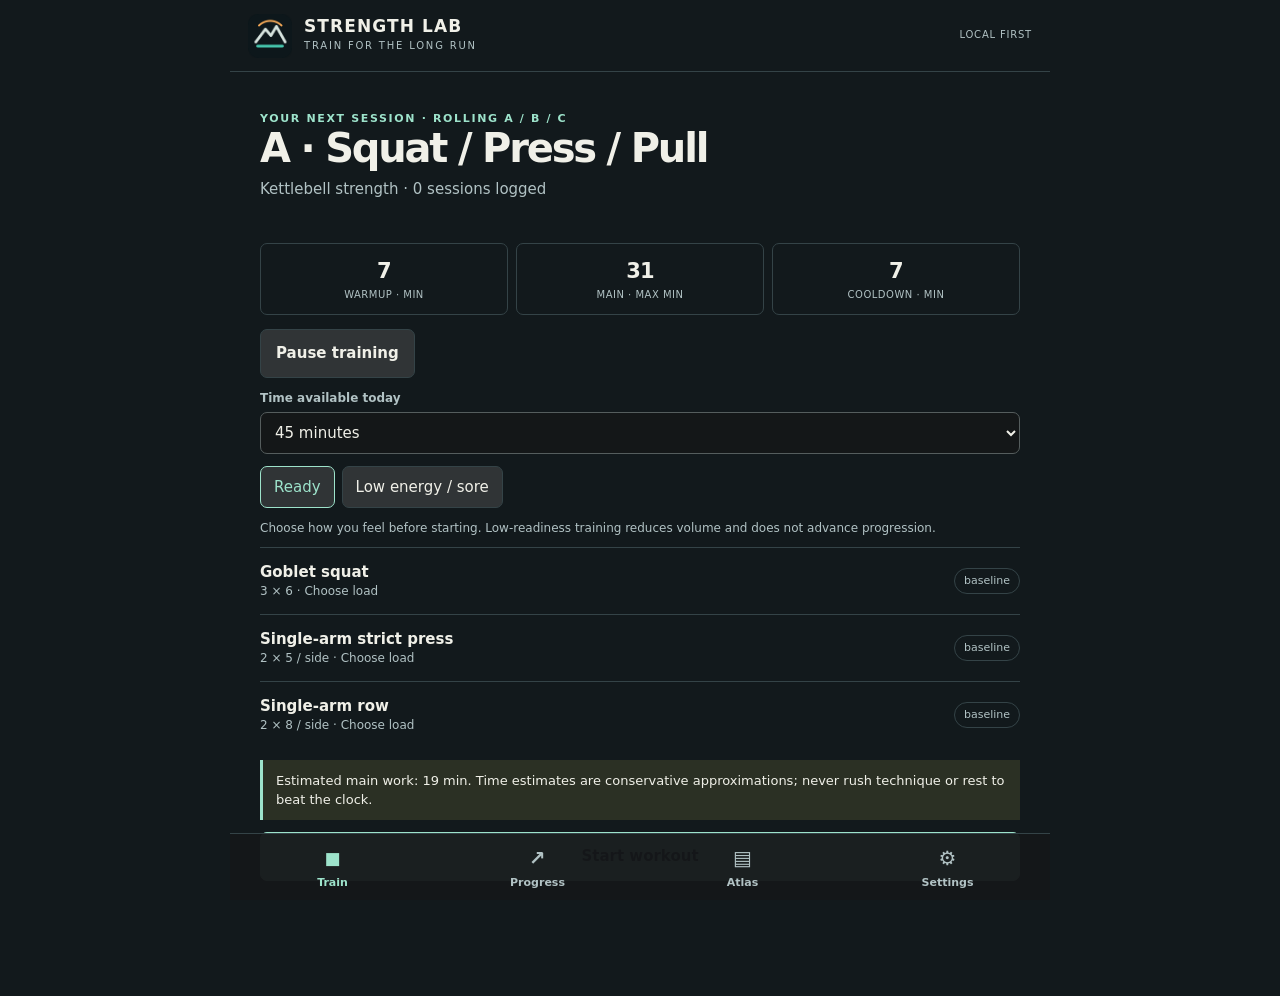
==== commit 2d972207: "fix: make workout pacing interactive with three timer modes" ====
--- a/index.html
+++ b/index.html
@@ -1 +1 @@
-<!doctype html><html lang="en"><head><meta charset="utf-8"><meta name="viewport" content="width=device-width,initial-scale=1,viewport-fit=cover"><meta name="theme-color" content="#151719"><meta name="description" content="Strength Lab — lifelong kettlebell and club training"><link rel="manifest" href="manifest.webmanifest"><link rel="icon" href="icon-192.png"><link rel="stylesheet" href="styles.css"><link rel="stylesheet" href="interface-polish.css"><title>Strength Lab</title></head><body><div class="shell"><header class="mast"><div class="brand"><img class="brand-icon" src="icon-192.png" alt="Strength Lab" width="44" height="44"><div><strong>STRENGTH LAB</strong><small>TRAIN FOR THE LONG RUN</small></div></div><span id="network" class="net">LOCAL FIRST</span></header><main id="app" tabindex="-1"></main><nav class="bottom" aria-label="Main navigation"><button data-tab="today" class="active"><span>◼</span>Train</button><button data-tab="progress"><span>↗</span>Progress</button><button data-tab="learn"><span aria-hidden="true">▤</span>Atlas</button><button data-tab="settings"><span>⚙</span>Settings</button></nav></div><script src="engine.js"></script><script src="app.js" defer></script><dialog id="transcript-dialog"><div class="reader-header"><div><strong id="transcript-title"></strong><p id="transcript-meta" class="muted small"></p></div><form method="dialog"><button class="button secondary">Close</button></form></div><p class="small"><a id="transcript-link" target="_blank" rel="noopener noreferrer">Original source</a></p><div id="transcript-body" class="transcript-body"></div></dialog></body></html>
+<!doctype html><html lang="en"><head><meta charset="utf-8"><meta name="viewport" content="width=device-width,initial-scale=1,viewport-fit=cover"><meta name="theme-color" content="#151719"><meta name="description" content="Strength Lab — lifelong kettlebell and club training"><link rel="manifest" href="manifest.webmanifest"><link rel="icon" href="icon-192.png"><link rel="stylesheet" href="styles.css"><link rel="stylesheet" href="interface-polish.css"><title>Strength Lab</title></head><body><div class="shell"><header class="mast"><div class="brand"><img class="brand-icon" src="icon-192.png" alt="Strength Lab" width="44" height="44"><div><strong>STRENGTH LAB</strong><small>TRAIN FOR THE LONG RUN</small></div></div><span id="network" class="net">LOCAL FIRST</span></header><main id="app" tabindex="-1"></main><nav class="bottom" aria-label="Main navigation"><button data-tab="today" class="active"><span>◼</span>Train</button><button data-tab="progress"><span>↗</span>Progress</button><button data-tab="learn"><span aria-hidden="true">▤</span>Atlas</button><button data-tab="settings"><span>⚙</span>Settings</button></nav></div><script src="engine.js"></script><script src="session-timer.js"></script><script src="app.js" defer></script><dialog id="transcript-dialog"><div class="reader-header"><div><strong id="transcript-title"></strong><p id="transcript-meta" class="muted small"></p></div><form method="dialog"><button class="button secondary">Close</button></form></div><p class="small"><a id="transcript-link" target="_blank" rel="noopener noreferrer">Original source</a></p><div id="transcript-body" class="transcript-body"></div></dialog></body></html>
--- a/styles.css
+++ b/styles.css
@@ -4,3 +4,6 @@
 
 /* Workout navigation: timer remains accessible without covering the set overview. */
 #workout-focus,#workout-overview{scroll-margin-top:100px}.workout-jumps,.overview-heading{display:flex;align-items:center;justify-content:space-between;gap:12px;flex-wrap:wrap;margin:12px 0}.workout-jumps a,.overview-heading a{font-size:13px;color:var(--accent);font-weight:750;text-decoration:underline;text-underline-offset:3px}.timer{top:8px;flex-wrap:wrap;gap:8px;box-shadow:0 5px 20px #0008}.timer .row{flex:1 1 150px}.timer .buttonrow{margin-top:0;flex:1 1 200px;justify-content:flex-end}.timer button{min-height:44px}@media(max-width:430px){.timer{padding:9px;top:4px}.timer .row{flex-basis:100%}.timer .buttonrow{justify-content:space-between;flex-basis:100%}.timer button{flex:1}.workout-jumps a{min-height:40px;display:inline-flex;align-items:center}}
+
+/* UX review 1: the interval face is an actual touch control; it never covers sets. */
+.timer{position:relative!important;top:auto!important;display:block;z-index:auto;scroll-margin-top:16px}.timer .row{display:flex;flex-wrap:wrap}.timer .timer-face{border:1px solid var(--accent);border-radius:8px;background:#151b18;color:var(--accent);min-height:56px;min-width:112px;padding:10px;font-size:30px;font-weight:850;font-variant-numeric:tabular-nums}.timer .buttonrow{justify-content:flex-start}.timer button{touch-action:manipulation;min-height:48px}.timer p{margin:5px 0}.timer .buttonrow button{flex:1 1 auto}
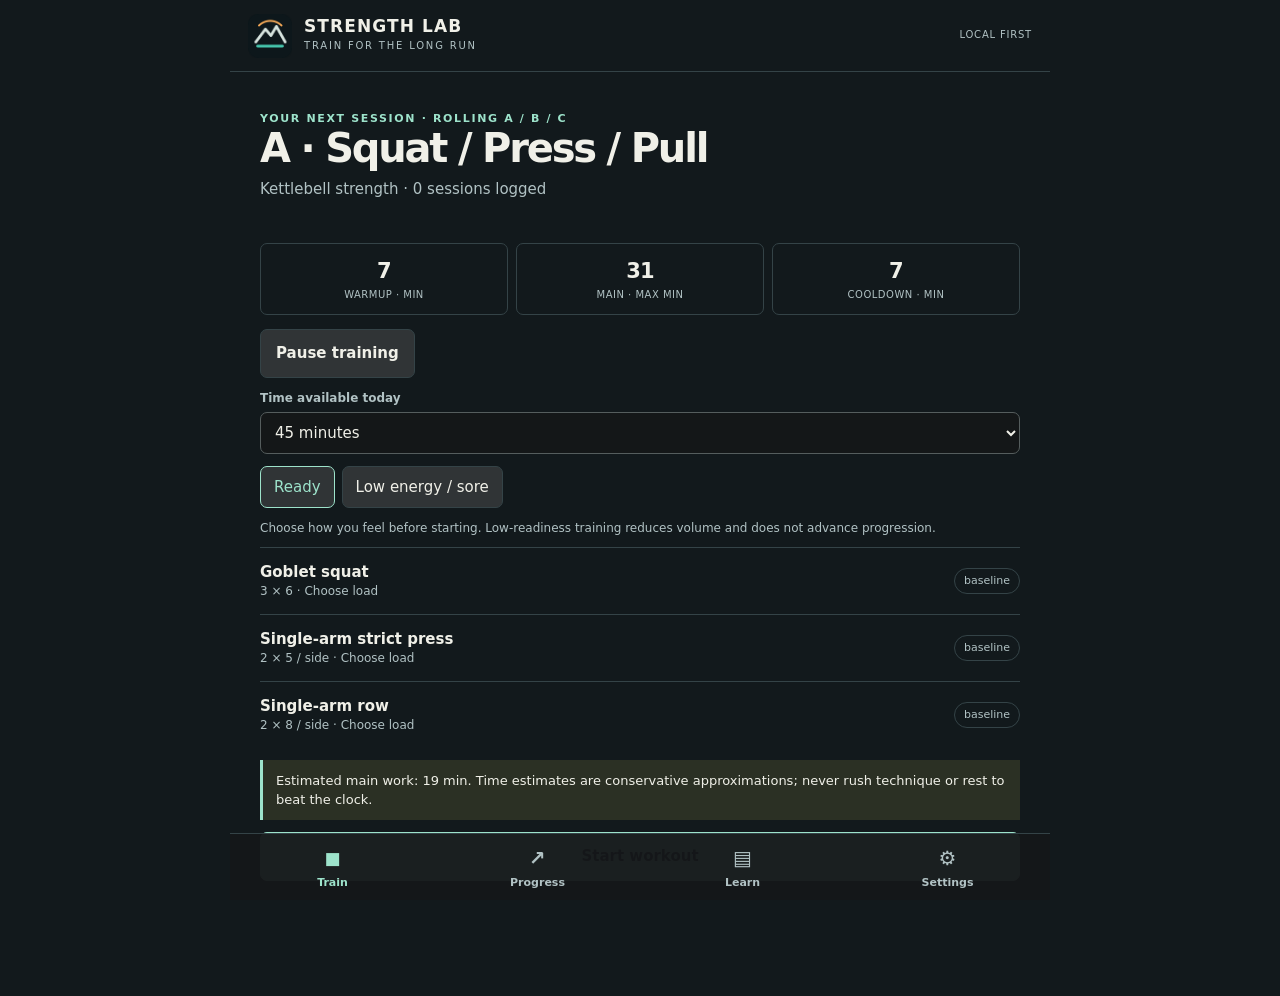
==== commit 7c6f2c00: "feat: add source-reviewed Learn lessons and focused movement pathways" ====
--- a/index.html
+++ b/index.html
@@ -1 +1 @@
-<!doctype html><html lang="en"><head><meta charset="utf-8"><meta name="viewport" content="width=device-width,initial-scale=1,viewport-fit=cover"><meta name="theme-color" content="#151719"><meta name="description" content="Strength Lab — lifelong kettlebell and club training"><link rel="manifest" href="manifest.webmanifest"><link rel="icon" href="icon-192.png"><link rel="stylesheet" href="styles.css"><link rel="stylesheet" href="interface-polish.css"><title>Strength Lab</title></head><body><div class="shell"><header class="mast"><div class="brand"><img class="brand-icon" src="icon-192.png" alt="Strength Lab" width="44" height="44"><div><strong>STRENGTH LAB</strong><small>TRAIN FOR THE LONG RUN</small></div></div><span id="network" class="net">LOCAL FIRST</span></header><main id="app" tabindex="-1"></main><nav class="bottom" aria-label="Main navigation"><button data-tab="today" class="active"><span>◼</span>Train</button><button data-tab="progress"><span>↗</span>Progress</button><button data-tab="learn"><span aria-hidden="true">▤</span>Atlas</button><button data-tab="settings"><span>⚙</span>Settings</button></nav></div><script src="engine.js"></script><script src="session-timer.js"></script><script src="app.js" defer></script><dialog id="transcript-dialog"><div class="reader-header"><div><strong id="transcript-title"></strong><p id="transcript-meta" class="muted small"></p></div><form method="dialog"><button class="button secondary">Close</button></form></div><p class="small"><a id="transcript-link" target="_blank" rel="noopener noreferrer">Original source</a></p><div id="transcript-body" class="transcript-body"></div></dialog></body></html>
+<!doctype html><html lang="en"><head><meta charset="utf-8"><meta name="viewport" content="width=device-width,initial-scale=1,viewport-fit=cover"><meta name="theme-color" content="#151719"><meta name="description" content="Strength Lab — lifelong kettlebell and club training"><link rel="manifest" href="manifest.webmanifest"><link rel="icon" href="icon-192.png"><link rel="stylesheet" href="styles.css"><link rel="stylesheet" href="interface-polish.css"><title>Strength Lab</title></head><body><div class="shell"><header class="mast"><div class="brand"><img class="brand-icon" src="icon-192.png" alt="Strength Lab" width="44" height="44"><div><strong>STRENGTH LAB</strong><small>TRAIN FOR THE LONG RUN</small></div></div><span id="network" class="net">LOCAL FIRST</span></header><main id="app" tabindex="-1"></main><nav class="bottom" aria-label="Main navigation"><button data-tab="today" class="active"><span>◼</span>Train</button><button data-tab="progress"><span>↗</span>Progress</button><button data-tab="learn"><span aria-hidden="true">▤</span>Learn</button><button data-tab="settings"><span>⚙</span>Settings</button></nav></div><script src="engine.js"></script><script src="session-timer.js"></script><script src="movement-instruction.js"></script><script src="learning.js"></script><script src="app.js" defer></script><dialog id="transcript-dialog"><div class="reader-header"><div><strong id="transcript-title"></strong><p id="transcript-meta" class="muted small"></p></div><form method="dialog"><button class="button secondary">Close</button></form></div><p class="small"><a id="transcript-link" target="_blank" rel="noopener noreferrer">Original source</a></p><div id="transcript-body" class="transcript-body"></div></dialog></body></html>
--- a/styles.css
+++ b/styles.css
@@ -7,3 +7,6 @@
 
 /* UX review 1: the interval face is an actual touch control; it never covers sets. */
 .timer{position:relative!important;top:auto!important;display:block;z-index:auto;scroll-margin-top:16px}.timer .row{display:flex;flex-wrap:wrap}.timer .timer-face{border:1px solid var(--accent);border-radius:8px;background:#151b18;color:var(--accent);min-height:56px;min-width:112px;padding:10px;font-size:30px;font-weight:850;font-variant-numeric:tabular-nums}.timer .buttonrow{justify-content:flex-start}.timer button{touch-action:manipulation;min-height:48px}.timer p{margin:5px 0}.timer .buttonrow button{flex:1 1 auto}
+
+/* Learn: focused touch pathways and practical instruction, not a giant chart. */
+.learn-filters{display:grid;gap:12px;margin:14px 0}.learn-filters label{font-size:13px;font-weight:750}.learn-node{display:flex;flex-direction:column;gap:8px;width:100%;padding:14px;margin:8px 0;border:1px solid var(--line);border-radius:9px;background:var(--card);color:var(--text);text-align:left;min-height:56px;touch-action:manipulation}.learn-node strong{font-size:16px}.learn-status{display:inline-block;font-size:12px;padding:5px 8px;border:1px solid #687476;border-radius:6px;width:fit-content}.status-learned{color:#b8efb4;border-color:#6d9469}.status-practicing{color:#a6dce7;border-color:#5a8b96}.status-available{color:var(--accent)}.status-blocked{color:#ffc4b2;border-color:#a06b5c}.instruction-section{margin:20px 0;border-top:1px solid var(--line);padding-top:15px}.instruction-section h3{font-size:18px}.movement-instruction h2{font-size:25px;line-height:1.15}.movement-instruction>.learn-status{margin:8px 0}.video-link{display:inline-flex;align-items:center;text-decoration:none;min-height:48px}.learning-dimensions{display:grid;gap:10px}.learning-dimensions>div{background:#171c1e;padding:12px;border-radius:8px}.learning-dimensions h4{margin:0;font-size:15px}.learning-dimensions p{font-size:13px}.pathway-center{border:2px solid var(--accent);border-radius:10px;padding:16px}.pathway-arrow{text-align:center;font-size:27px;color:var(--accent);padding:4px}.focused-pathway h3{font-size:15px}.learn-node:focus-visible,.timer button:focus-visible{outline:3px solid var(--accent);outline-offset:3px}.movement-instruction,.focused-pathway{scroll-margin-top:12px}@media(min-width:650px){.learn-filters{grid-template-columns:1fr 1fr}.learning-dimensions{grid-template-columns:1fr 1fr}}
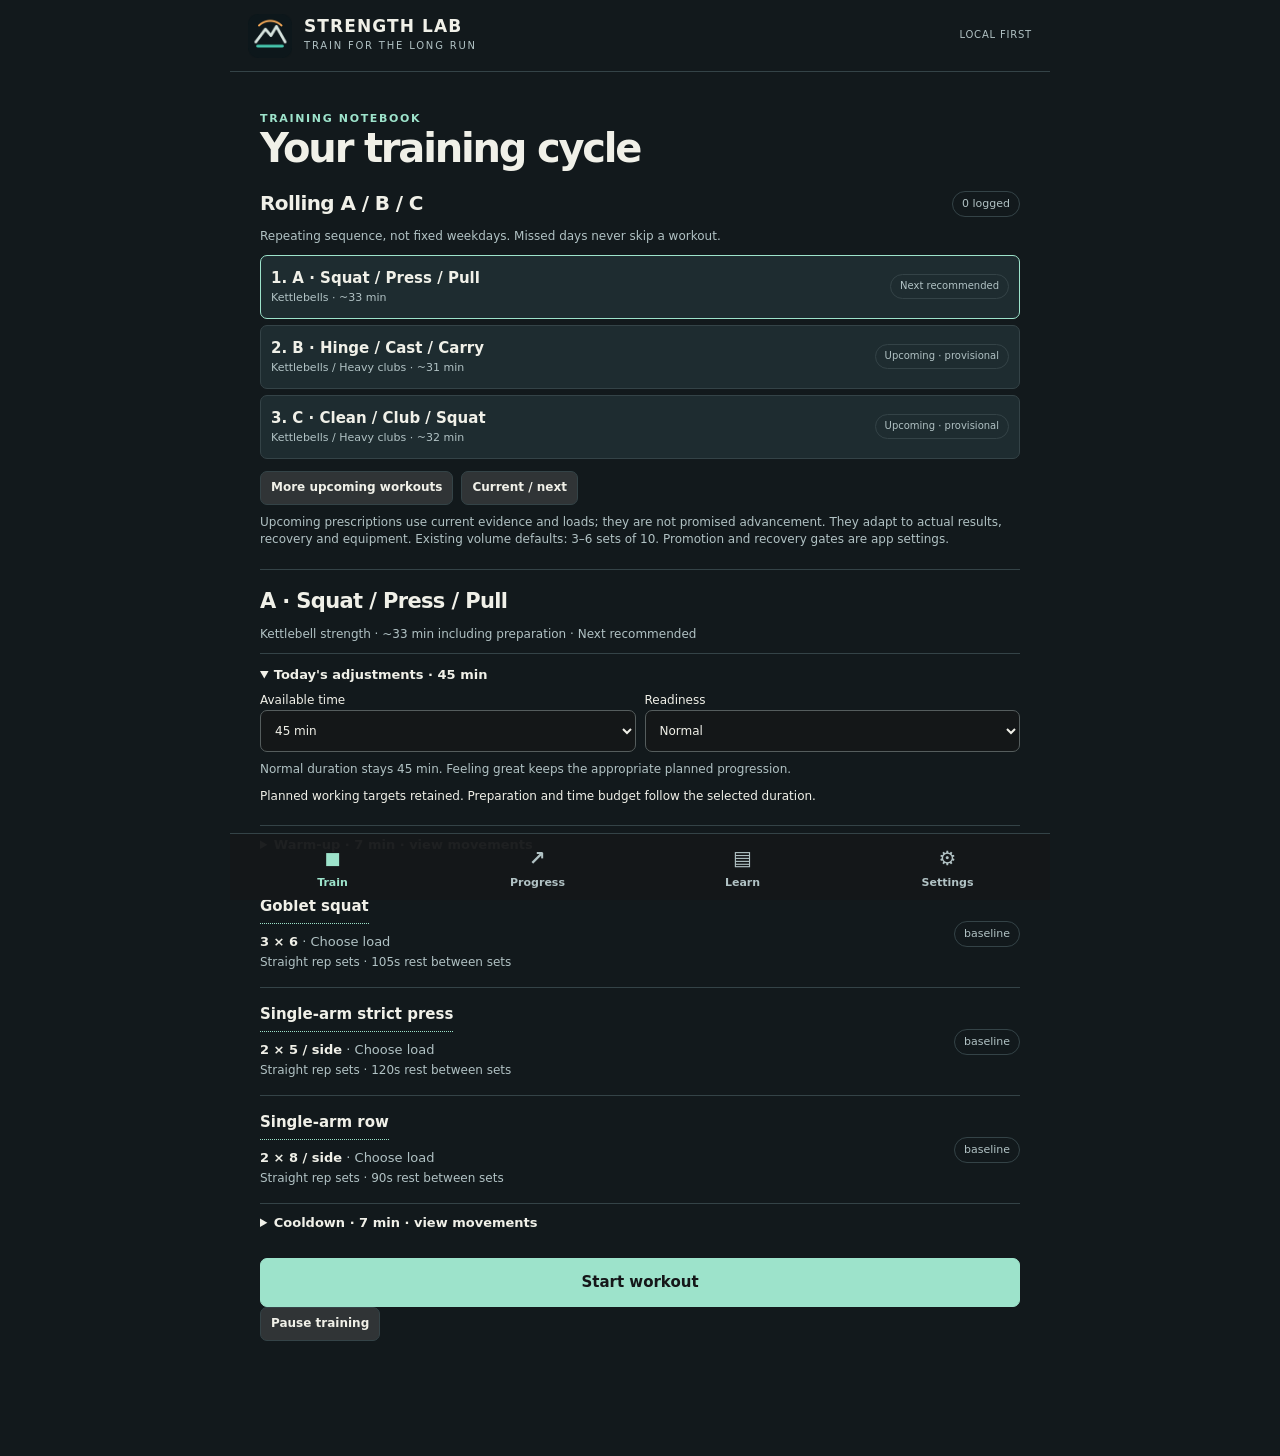
==== commit c0a36de8: "feat: rebuild Train as a prefilled notebook with editable workout history" ====
--- a/index.html
+++ b/index.html
@@ -1 +1 @@
-<!doctype html><html lang="en"><head><meta charset="utf-8"><meta name="viewport" content="width=device-width,initial-scale=1,viewport-fit=cover"><meta name="theme-color" content="#151719"><meta name="description" content="Strength Lab — lifelong kettlebell and club training"><link rel="manifest" href="manifest.webmanifest"><link rel="icon" href="icon-192.png"><link rel="stylesheet" href="styles.css"><link rel="stylesheet" href="interface-polish.css"><title>Strength Lab</title></head><body><div class="shell"><header class="mast"><div class="brand"><img class="brand-icon" src="icon-192.png" alt="Strength Lab" width="44" height="44"><div><strong>STRENGTH LAB</strong><small>TRAIN FOR THE LONG RUN</small></div></div><span id="network" class="net">LOCAL FIRST</span></header><main id="app" tabindex="-1"></main><nav class="bottom" aria-label="Main navigation"><button data-tab="today" class="active"><span>◼</span>Train</button><button data-tab="progress"><span>↗</span>Progress</button><button data-tab="learn"><span aria-hidden="true">▤</span>Learn</button><button data-tab="settings"><span>⚙</span>Settings</button></nav></div><script src="engine.js"></script><script src="session-timer.js"></script><script src="movement-instruction.js"></script><script src="learning.js"></script><script src="app.js" defer></script><dialog id="transcript-dialog"><div class="reader-header"><div><strong id="transcript-title"></strong><p id="transcript-meta" class="muted small"></p></div><form method="dialog"><button class="button secondary">Close</button></form></div><p class="small"><a id="transcript-link" target="_blank" rel="noopener noreferrer">Original source</a></p><div id="transcript-body" class="transcript-body"></div></dialog></body></html>
+<!doctype html><html lang="en"><head><meta charset="utf-8"><meta name="viewport" content="width=device-width,initial-scale=1,viewport-fit=cover"><meta name="theme-color" content="#151719"><meta name="description" content="Strength Lab — lifelong kettlebell and club training"><link rel="manifest" href="manifest.webmanifest"><link rel="icon" href="icon-192.png"><link rel="stylesheet" href="styles.css"><link rel="stylesheet" href="interface-polish.css"><title>Strength Lab</title></head><body><div class="shell"><header class="mast"><div class="brand"><img class="brand-icon" src="icon-192.png" alt="Strength Lab" width="44" height="44"><div><strong>STRENGTH LAB</strong><small>TRAIN FOR THE LONG RUN</small></div></div><span id="network" class="net">LOCAL FIRST</span></header><main id="app" tabindex="-1"></main><nav class="bottom" aria-label="Main navigation"><button data-tab="today" class="active"><span>◼</span>Train</button><button data-tab="progress"><span>↗</span>Progress</button><button data-tab="learn"><span aria-hidden="true">▤</span>Learn</button><button data-tab="settings"><span>⚙</span>Settings</button></nav></div><script src="engine.js"></script><script src="session-timer.js"></script><script src="movement-instruction.js"></script><script src="learning.js"></script><script src="notebook.js"></script><script src="app.js" defer></script><dialog id="transcript-dialog"><div class="reader-header"><div><strong id="transcript-title"></strong><p id="transcript-meta" class="muted small"></p></div><form method="dialog"><button class="button secondary">Close</button></form></div><p class="small"><a id="transcript-link" target="_blank" rel="noopener noreferrer">Original source</a></p><div id="transcript-body" class="transcript-body"></div></dialog><dialog id="movement-dialog" aria-labelledby="movement-dialog-title"><header class="reader-header"><h2 id="movement-dialog-title"></h2><form method="dialog"><button class="button secondary" autofocus>Close instruction</button></form></header><div id="movement-dialog-body"></div></dialog></body></html>
--- a/interface-polish.css
+++ b/interface-polish.css
@@ -29,3 +29,11 @@
 @media(max-width:480px){.timer{top:4px;padding:10px 12px}.timer #clock{font-size:1.65rem}.timer .buttonrow button{flex:1 1 auto}.overview-heading h2{font-size:1.2rem}}
 @media(max-height:600px){.timer{position:relative;top:auto}#workout-overview,#workout-focus,.exercise{scroll-margin-top:16px}}
 @media(prefers-reduced-motion:reduce){html{scroll-behavior:auto}}
+
+/* Review 2: a prewritten, compact notebook. Sticky inside the full workout,
+   never inside a short card or a collapsing preparation section. */
+#app>.timer{position:sticky!important;top:0!important;z-index:8;display:grid;grid-template-columns:1fr;gap:3px;margin:0 0 12px;padding:6px 10px;background:#18282b;box-shadow:0 3px 10px #0009;border-radius:8px}
+#app>.timer .row{flex-wrap:nowrap;gap:8px}#app>.timer .row>div{min-width:0}#app>.timer #timer-label{display:block;font-size:12px;line-height:1.2;max-width:42ch}#app>.timer .row p{font-size:10px;line-height:1.2;margin:3px 0}#app>.timer .timer-face{min-height:44px;min-width:90px;padding:3px 8px;font-size:25px}#app>.timer>.buttonrow{margin:0;gap:6px;display:flex}#app>.timer>.buttonrow button{min-height:40px;padding:6px;font-size:12px}#app>.timer>p{display:none}
+.workout-title{margin:8px 0 12px}.workout-title h1{font-size:24px;line-height:1.15}.workout-title .eyebrow{font-size:10px}.notebook-exercise{border-top:1px solid var(--line);padding:10px 0;margin:0;background:transparent}.notebook-exercise .rx{font-size:13px;margin:3px 0;line-height:1.4}.movement-link{background:none;border:0;border-bottom:1px dotted var(--accent);color:var(--text);font-size:15px;text-align:left;font-weight:800;padding:5px 0;min-height:36px;touch-action:manipulation}.movement-link:focus-visible{outline:2px solid var(--accent)}.notebook-exercise>.row{align-items:flex-start}.notebook-exercise>.row>.button{min-height:44px}.notebook-exercise details{padding:5px 0;border:0}.notebook-exercise details>summary{font-size:12px;color:var(--muted);min-height:36px;padding:7px 0}.notebook-set{border:1px solid var(--line);border-radius:6px;padding:8px;margin:10px 0;min-width:0}.notebook-set legend{font-size:12px}.notebook-set label{font-size:12px}.notebook-set .two{margin-bottom:7px}.notebook-set input{padding:7px;min-height:40px}.notebook-set input[type=checkbox]{min-height:22px;width:22px}.notebook-set button{min-height:40px}.notebook-set .done{border:1px solid var(--line);color:var(--text);background:#263a3c;min-width:42px;border-radius:6px}.notebook-set .done.checked{background:var(--accent);color:#121b1c}.preparation{padding:9px 0}.preparation summary{font-size:13px;min-height:36px}.preparation li{font-size:13px;margin:10px 0}.preparation ol{padding-left:20px}.cycle-sequence{display:grid;gap:6px}.cycle-workout{display:flex;flex-wrap:wrap;gap:6px;justify-content:space-between;align-items:center;width:100%;text-align:left;background:#1e2c30;border:1px solid var(--line);border-radius:7px;color:var(--text);padding:10px;min-height:64px}.cycle-workout.selected{border-color:var(--accent)}.cycle-workout small{display:block;color:var(--muted);font-size:11px}.cycle-workout .pill{font-size:10px}.cycle-change{width:100%}.selected-workout{border-top:1px solid var(--line);margin-top:20px;padding-top:16px}.selected-workout h2{font-size:21px}.selected-workout .list-item{padding:8px 0}.today-adjustments{font-size:13px}.today-adjustments .two{margin-top:8px}.today-adjustments label{font-size:12px}.history-summary{display:block;margin:5px 0}.history-list{margin:12px 0 25px}#movement-dialog{width:min(650px,96vw);max-height:88dvh;overflow:auto;border:1px solid var(--line);border-radius:10px;background:#182428;color:var(--text);padding:16px}#movement-dialog::backdrop{background:#000b}#movement-dialog h2{font-size:20px}#movement-dialog h3{margin-top:14px;font-size:15px}#movement-dialog li{font-size:14px}#movement-dialog .reader-header{position:sticky;top:-16px;background:#182428;padding:8px 0;z-index:1}#finish-workout{margin:14px 0 6px}#history-editor label{display:block;margin:8px 0;font-size:12px}#history-editor{padding:8px 0}#finish-panel>summary{min-height:44px;padding:8px 0}#workout-focus{padding:8px 0}#workout-focus summary{font-size:12px;min-height:36px}.notebook-exercise{scroll-margin-top:135px}
+
+.notebook-exercise details[data-editor]:not([open]){display:none}
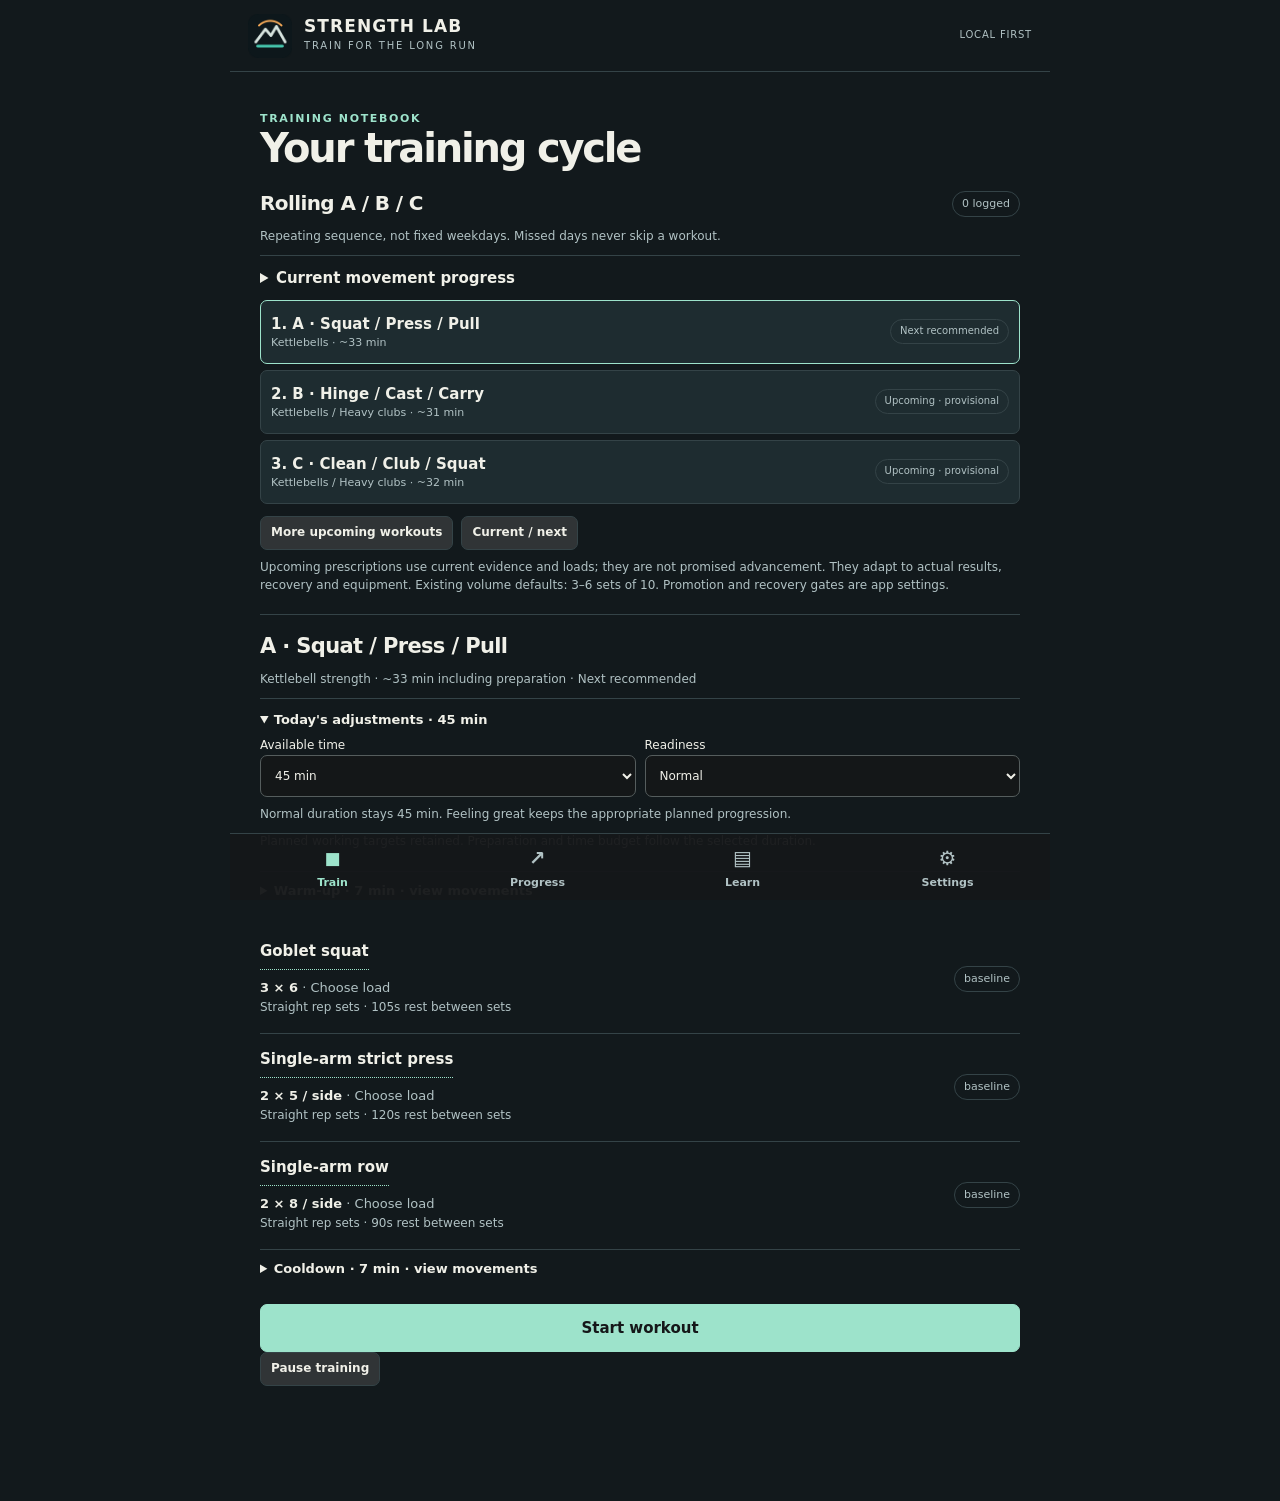
==== commit a2e5120b: "feat: add rolling opportunities and separate activity recovery model" ====
--- a/index.html
+++ b/index.html
@@ -1 +1 @@
-<!doctype html><html lang="en"><head><meta charset="utf-8"><meta name="viewport" content="width=device-width,initial-scale=1,viewport-fit=cover"><meta name="theme-color" content="#151719"><meta name="description" content="Strength Lab — lifelong kettlebell and club training"><link rel="manifest" href="manifest.webmanifest"><link rel="icon" href="icon-192.png"><link rel="stylesheet" href="styles.css"><link rel="stylesheet" href="interface-polish.css"><title>Strength Lab</title></head><body><div class="shell"><header class="mast"><div class="brand"><img class="brand-icon" src="icon-192.png" alt="Strength Lab" width="44" height="44"><div><strong>STRENGTH LAB</strong><small>TRAIN FOR THE LONG RUN</small></div></div><span id="network" class="net">LOCAL FIRST</span></header><main id="app" tabindex="-1"></main><nav class="bottom" aria-label="Main navigation"><button data-tab="today" class="active"><span>◼</span>Train</button><button data-tab="progress"><span>↗</span>Progress</button><button data-tab="learn"><span aria-hidden="true">▤</span>Learn</button><button data-tab="settings"><span>⚙</span>Settings</button></nav></div><script src="engine.js"></script><script src="session-timer.js"></script><script src="movement-instruction.js"></script><script src="learning.js"></script><script src="notebook.js"></script><script src="app.js" defer></script><dialog id="transcript-dialog"><div class="reader-header"><div><strong id="transcript-title"></strong><p id="transcript-meta" class="muted small"></p></div><form method="dialog"><button class="button secondary">Close</button></form></div><p class="small"><a id="transcript-link" target="_blank" rel="noopener noreferrer">Original source</a></p><div id="transcript-body" class="transcript-body"></div></dialog><dialog id="movement-dialog" aria-labelledby="movement-dialog-title"><header class="reader-header"><h2 id="movement-dialog-title"></h2><form method="dialog"><button class="button secondary" autofocus>Close instruction</button></form></header><div id="movement-dialog-body"></div></dialog></body></html>
+<!doctype html><html lang="en"><head><meta charset="utf-8"><meta name="viewport" content="width=device-width,initial-scale=1,viewport-fit=cover"><meta name="theme-color" content="#151719"><meta name="description" content="Strength Lab — lifelong kettlebell and club training"><link rel="manifest" href="manifest.webmanifest"><link rel="icon" href="icon-192.png"><link rel="stylesheet" href="styles.css"><link rel="stylesheet" href="interface-polish.css"><title>Strength Lab</title></head><body><div class="shell"><header class="mast"><div class="brand"><img class="brand-icon" src="icon-192.png" alt="Strength Lab" width="44" height="44"><div><strong>STRENGTH LAB</strong><small>TRAIN FOR THE LONG RUN</small></div></div><span id="network" class="net">LOCAL FIRST</span></header><main id="app" tabindex="-1"></main><nav class="bottom" aria-label="Main navigation"><button data-tab="today" class="active"><span>◼</span>Train</button><button data-tab="progress"><span>↗</span>Progress</button><button data-tab="learn"><span aria-hidden="true">▤</span>Learn</button><button data-tab="settings"><span>⚙</span>Settings</button></nav></div><script src="engine.js"></script><script src="session-timer.js"></script><script src="movement-instruction.js"></script><script src="learning.js"></script><script src="rolling-calendar.js"></script><script src="notebook.js"></script><script src="app.js" defer></script><dialog id="transcript-dialog"><div class="reader-header"><div><strong id="transcript-title"></strong><p id="transcript-meta" class="muted small"></p></div><form method="dialog"><button class="button secondary">Close</button></form></div><p class="small"><a id="transcript-link" target="_blank" rel="noopener noreferrer">Original source</a></p><div id="transcript-body" class="transcript-body"></div></dialog><dialog id="movement-dialog" aria-labelledby="movement-dialog-title"><header class="reader-header"><h2 id="movement-dialog-title"></h2><form method="dialog"><button class="button secondary" autofocus>Close instruction</button></form></header><div id="movement-dialog-body"></div></dialog></body></html>
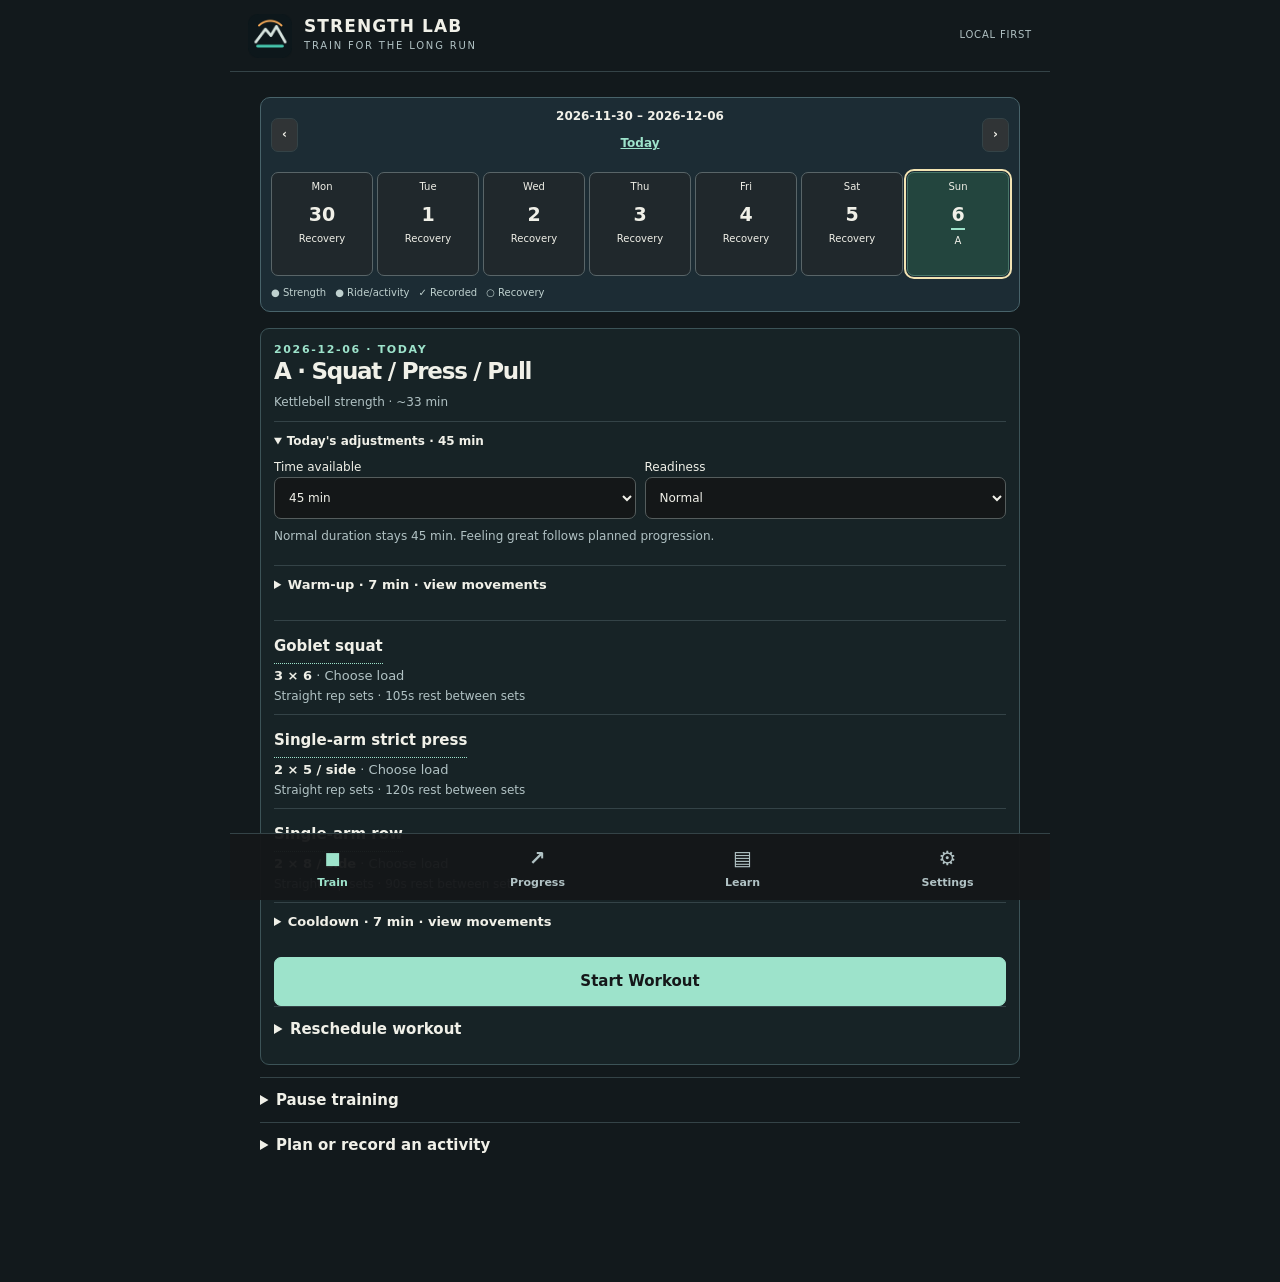
==== commit f49ba2ab: "feat: integrate rolling calendar, activity recovery and streamlined training UI" ====
--- a/index.html
+++ b/index.html
@@ -1 +1 @@
-<!doctype html><html lang="en"><head><meta charset="utf-8"><meta name="viewport" content="width=device-width,initial-scale=1,viewport-fit=cover"><meta name="theme-color" content="#151719"><meta name="description" content="Strength Lab — lifelong kettlebell and club training"><link rel="manifest" href="manifest.webmanifest"><link rel="icon" href="icon-192.png"><link rel="stylesheet" href="styles.css"><link rel="stylesheet" href="interface-polish.css"><title>Strength Lab</title></head><body><div class="shell"><header class="mast"><div class="brand"><img class="brand-icon" src="icon-192.png" alt="Strength Lab" width="44" height="44"><div><strong>STRENGTH LAB</strong><small>TRAIN FOR THE LONG RUN</small></div></div><span id="network" class="net">LOCAL FIRST</span></header><main id="app" tabindex="-1"></main><nav class="bottom" aria-label="Main navigation"><button data-tab="today" class="active"><span>◼</span>Train</button><button data-tab="progress"><span>↗</span>Progress</button><button data-tab="learn"><span aria-hidden="true">▤</span>Learn</button><button data-tab="settings"><span>⚙</span>Settings</button></nav></div><script src="engine.js"></script><script src="session-timer.js"></script><script src="movement-instruction.js"></script><script src="learning.js"></script><script src="rolling-calendar.js"></script><script src="notebook.js"></script><script src="app.js" defer></script><dialog id="transcript-dialog"><div class="reader-header"><div><strong id="transcript-title"></strong><p id="transcript-meta" class="muted small"></p></div><form method="dialog"><button class="button secondary">Close</button></form></div><p class="small"><a id="transcript-link" target="_blank" rel="noopener noreferrer">Original source</a></p><div id="transcript-body" class="transcript-body"></div></dialog><dialog id="movement-dialog" aria-labelledby="movement-dialog-title"><header class="reader-header"><h2 id="movement-dialog-title"></h2><form method="dialog"><button class="button secondary" autofocus>Close instruction</button></form></header><div id="movement-dialog-body"></div></dialog></body></html>
+<!doctype html><html lang="en"><head><meta charset="utf-8"><meta name="viewport" content="width=device-width,initial-scale=1,viewport-fit=cover"><meta name="theme-color" content="#151719"><meta name="description" content="Strength Lab — lifelong kettlebell and club training"><link rel="manifest" href="manifest.webmanifest"><link rel="icon" href="icon-192.png"><link rel="stylesheet" href="styles.css"><link rel="stylesheet" href="interface-polish.css"><title>Strength Lab</title></head><body><div class="shell"><header class="mast"><div class="brand"><img class="brand-icon" src="icon-192.png" alt="Strength Lab" width="44" height="44"><div><strong>STRENGTH LAB</strong><small>TRAIN FOR THE LONG RUN</small></div></div><span id="network" class="net">LOCAL FIRST</span></header><main id="app" tabindex="-1"></main><nav class="bottom" aria-label="Main navigation"><button data-tab="today" class="active"><span>◼</span>Train</button><button data-tab="progress"><span>↗</span>Progress</button><button data-tab="learn"><span aria-hidden="true">▤</span>Learn</button><button data-tab="settings"><span>⚙</span>Settings</button></nav></div><script src="engine.js"></script><script src="session-timer.js"></script><script src="movement-instruction.js"></script><script src="programming-education.js"></script><script src="learning.js"></script><script src="rolling-calendar.js"></script><script src="notebook.js"></script><script src="app.js" defer></script><dialog id="transcript-dialog"><div class="reader-header"><div><strong id="transcript-title"></strong><p id="transcript-meta" class="muted small"></p></div><form method="dialog"><button class="button secondary">Close</button></form></div><p class="small"><a id="transcript-link" target="_blank" rel="noopener noreferrer">Original source</a></p><div id="transcript-body" class="transcript-body"></div></dialog><dialog id="movement-dialog" aria-labelledby="movement-dialog-title"><header class="reader-header"><h2 id="movement-dialog-title"></h2><form method="dialog"><button class="button secondary" autofocus>Close instruction</button></form></header><div id="movement-dialog-body"></div></dialog></body></html>
--- a/interface-polish.css
+++ b/interface-polish.css
@@ -37,3 +37,6 @@
 .workout-title{margin:8px 0 12px}.workout-title h1{font-size:24px;line-height:1.15}.workout-title .eyebrow{font-size:10px}.notebook-exercise{border-top:1px solid var(--line);padding:10px 0;margin:0;background:transparent}.notebook-exercise .rx{font-size:13px;margin:3px 0;line-height:1.4}.movement-link{background:none;border:0;border-bottom:1px dotted var(--accent);color:var(--text);font-size:15px;text-align:left;font-weight:800;padding:5px 0;min-height:36px;touch-action:manipulation}.movement-link:focus-visible{outline:2px solid var(--accent)}.notebook-exercise>.row{align-items:flex-start}.notebook-exercise>.row>.button{min-height:44px}.notebook-exercise details{padding:5px 0;border:0}.notebook-exercise details>summary{font-size:12px;color:var(--muted);min-height:36px;padding:7px 0}.notebook-set{border:1px solid var(--line);border-radius:6px;padding:8px;margin:10px 0;min-width:0}.notebook-set legend{font-size:12px}.notebook-set label{font-size:12px}.notebook-set .two{margin-bottom:7px}.notebook-set input{padding:7px;min-height:40px}.notebook-set input[type=checkbox]{min-height:22px;width:22px}.notebook-set button{min-height:40px}.notebook-set .done{border:1px solid var(--line);color:var(--text);background:#263a3c;min-width:42px;border-radius:6px}.notebook-set .done.checked{background:var(--accent);color:#121b1c}.preparation{padding:9px 0}.preparation summary{font-size:13px;min-height:36px}.preparation li{font-size:13px;margin:10px 0}.preparation ol{padding-left:20px}.cycle-sequence{display:grid;gap:6px}.cycle-workout{display:flex;flex-wrap:wrap;gap:6px;justify-content:space-between;align-items:center;width:100%;text-align:left;background:#1e2c30;border:1px solid var(--line);border-radius:7px;color:var(--text);padding:10px;min-height:64px}.cycle-workout.selected{border-color:var(--accent)}.cycle-workout small{display:block;color:var(--muted);font-size:11px}.cycle-workout .pill{font-size:10px}.cycle-change{width:100%}.selected-workout{border-top:1px solid var(--line);margin-top:20px;padding-top:16px}.selected-workout h2{font-size:21px}.selected-workout .list-item{padding:8px 0}.today-adjustments{font-size:13px}.today-adjustments .two{margin-top:8px}.today-adjustments label{font-size:12px}.history-summary{display:block;margin:5px 0}.history-list{margin:12px 0 25px}#movement-dialog{width:min(650px,96vw);max-height:88dvh;overflow:auto;border:1px solid var(--line);border-radius:10px;background:#182428;color:var(--text);padding:16px}#movement-dialog::backdrop{background:#000b}#movement-dialog h2{font-size:20px}#movement-dialog h3{margin-top:14px;font-size:15px}#movement-dialog li{font-size:14px}#movement-dialog .reader-header{position:sticky;top:-16px;background:#182428;padding:8px 0;z-index:1}#finish-workout{margin:14px 0 6px}#history-editor label{display:block;margin:8px 0;font-size:12px}#history-editor{padding:8px 0}#finish-panel>summary{min-height:44px;padding:8px 0}#workout-focus{padding:8px 0}#workout-focus summary{font-size:12px;min-height:36px}.notebook-exercise{scroll-margin-top:135px}
 
 .notebook-exercise details[data-editor]:not([open]){display:none}
+
+/* Review 3: seven flexible opportunities above a quiet prescription. */
+#training-calendar{background:#1c2c34;border:1px solid #48636a;border-radius:10px;padding:10px;margin-bottom:16px}.calendar-header{display:flex;justify-content:space-between;align-items:center;gap:8px;margin-bottom:10px}.calendar-header>div{text-align:center;font-size:12px}.text-button{border:0;background:none;color:var(--accent);text-decoration:underline;min-height:36px;padding:3px;font-weight:750;text-align:left}.calendar-header .text-button{display:block;margin:auto}.calendar-grid{display:grid;grid-template-columns:repeat(7,minmax(0,1fr));gap:4px}.calendar-day{min-width:0;min-height:104px;border:1px solid #596568;border-radius:7px;background:#20282c;color:var(--text);padding:7px 2px;display:flex;align-items:center;flex-direction:column;gap:5px}.calendar-day small{font-size:10px}.calendar-day strong{font-size:19px}.calendar-day>span{font-size:10px;line-height:1.2;overflow-wrap:anywhere}.calendar-day.strength{background:#23453e;border-color:#467568}.calendar-day.cycling{background:#253a57;border-color:#5c7c9f}.calendar-day.activity{background:#483e27;border-color:#8c7950}.calendar-day.completed{box-shadow:inset 0 -4px #8bcea6}.calendar-day.current-day strong{border-bottom:2px solid var(--accent)}.calendar-day.selected-day{outline:2px solid #f2e4b3;outline-offset:1px}.calendar-legend{display:flex;gap:9px;flex-wrap:wrap;font-size:10px;color:#bfd1cf;margin-top:10px}.selected-workout{background:#172326;border:1px solid #3c5357;border-radius:9px;padding:13px;margin:0 0 12px}.selected-workout h1{font-size:23px;line-height:1.2}.selected-workout .list-item{padding:7px 0}.selected-workout .rx{margin:2px 0}.today-adjustments>summary{font-size:12px}.activity-record{display:block;width:100%;text-align:left;color:var(--text);background:#293749;border:1px solid #5a7188;border-radius:7px;padding:11px;margin:8px 0}.setup-card{background:#1c2b30;border:1px solid var(--line);border-radius:10px;padding:14px}.setup-card h2{font-size:16px;margin:14px 0 7px}.setup-card>label{display:block;font-size:12px;margin:9px 0}.activity-options{display:grid;grid-template-columns:1fr 1fr;gap:8px}.activity-options label{font-size:12px;display:flex;align-items:center;gap:7px;min-height:36px}#advanced-settings{margin-top:20px}.simple-set-head,.simple-set-row{display:grid;grid-template-columns:28px 1fr 1fr 1fr;gap:5px;align-items:center}.simple-set-head{font-size:11px;color:var(--muted);margin:8px 0 3px}.simple-set-row{margin:6px 0}.simple-set-row input{min-width:0;padding:7px 3px;text-align:center;min-height:44px}.partial-set,.method-fields{font-size:12px}.partial-set summary,.method-fields summary{min-height:36px;padding:6px 0}.notebook-exercise{border:1px solid #40585b;border-radius:8px;padding:10px;margin:8px 0;background:#1b2c30}.notebook-exercise:nth-child(even){background:#18262d}.notebook-exercise .movement-link{font-size:15px}.history-table{width:100%;border-collapse:collapse;font-size:12px}.history-table td,.history-table th{padding:9px 5px;border-bottom:1px solid var(--line);text-align:left;vertical-align:top}.history-table td:first-child{white-space:nowrap}.history-table .text-button{font-size:13px}.history-table small{display:block;color:var(--muted);font-size:11px}.history-table td:last-child{max-width:95px;font-size:11px}#movement-progress,#working-loads{margin-top:18px}#app>.timer{background:#102d34;border:2px solid #a8ecdc;border-left:6px solid #a8ecdc}#app>.timer .timer-face{background:#09202a;color:#e0fff5;border-color:#b8ffee;font-size:29px}#app>.timer #timer-label{color:#f1fff9;font-weight:800}.timer-cue{display:block;text-align:center;color:#fff3ad;font-size:25px;min-height:0}.timer-cue:empty{display:none}.timer .buttonrow button:first-child{background:#b3f3e3;color:#082328}#finish-options{margin-top:12px}#programming-education>details{padding:13px 0}#programming-education h3{font-size:14px;margin-top:12px}
